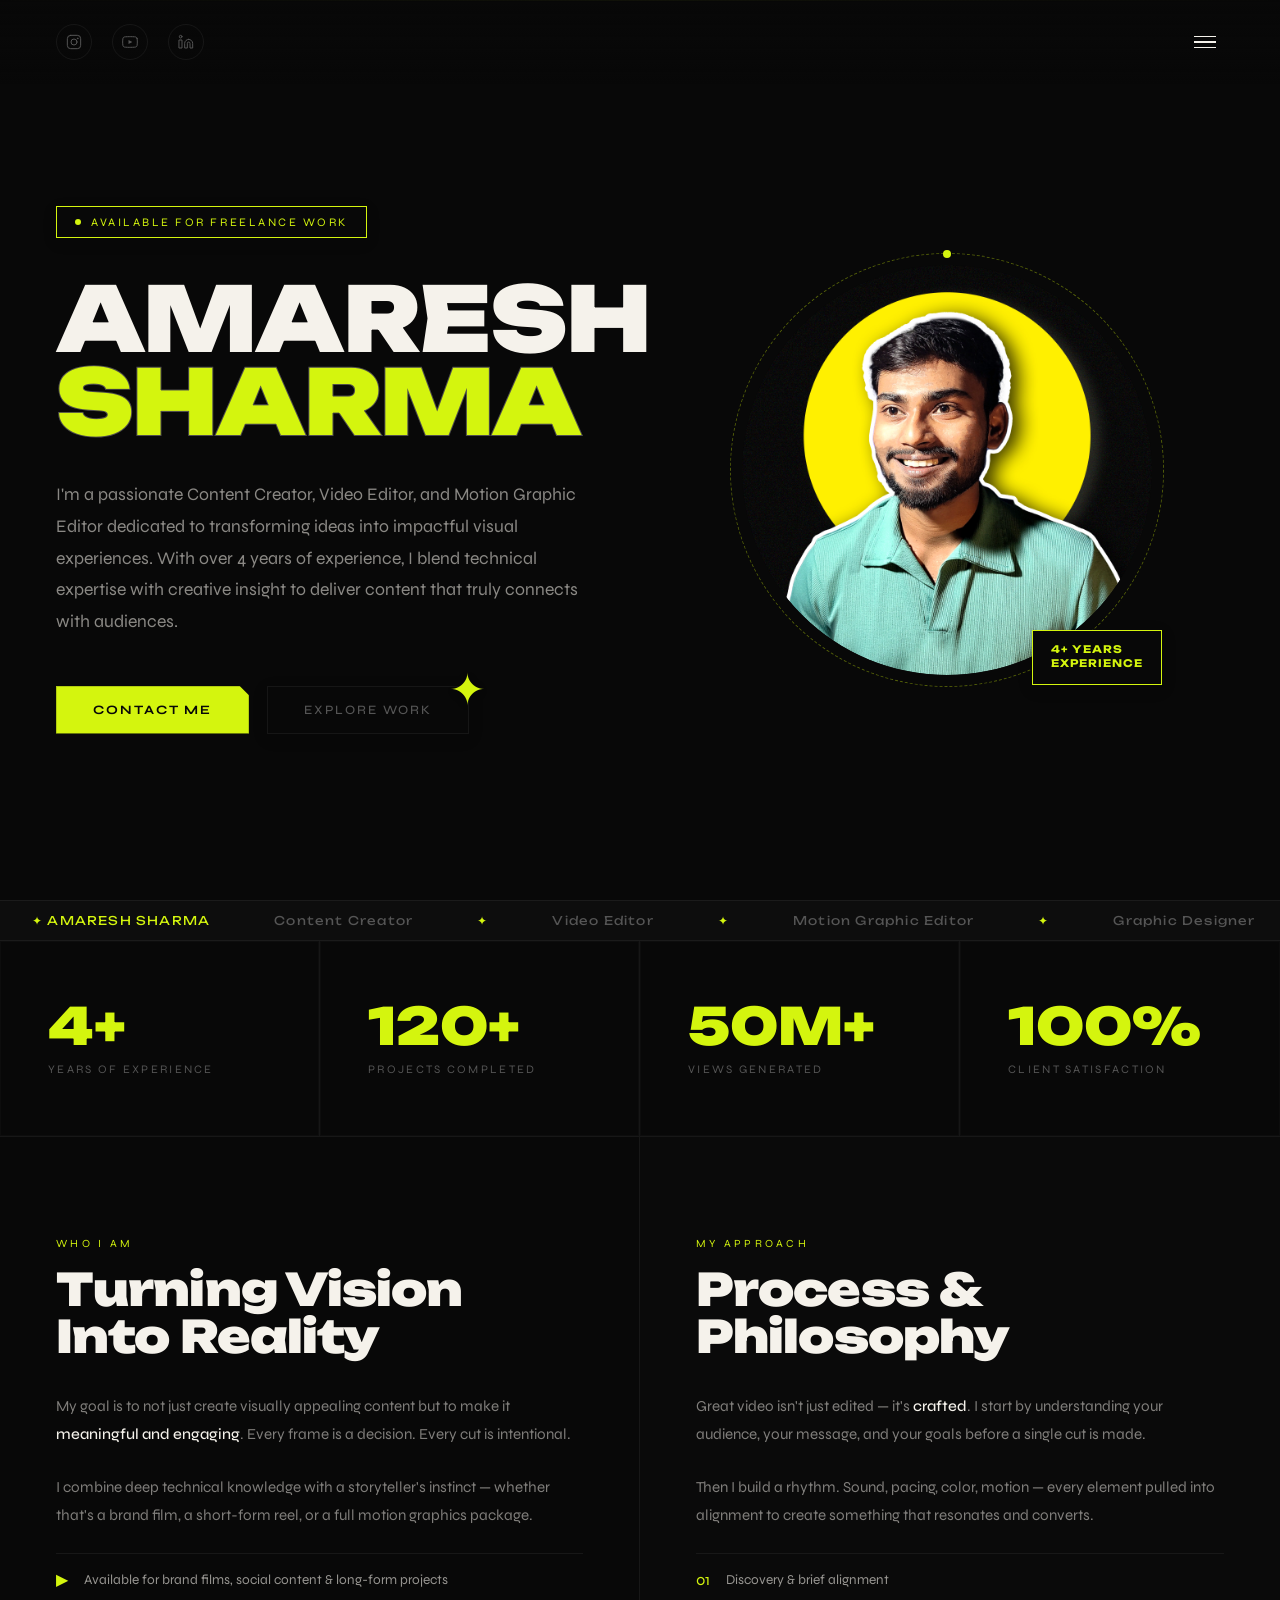
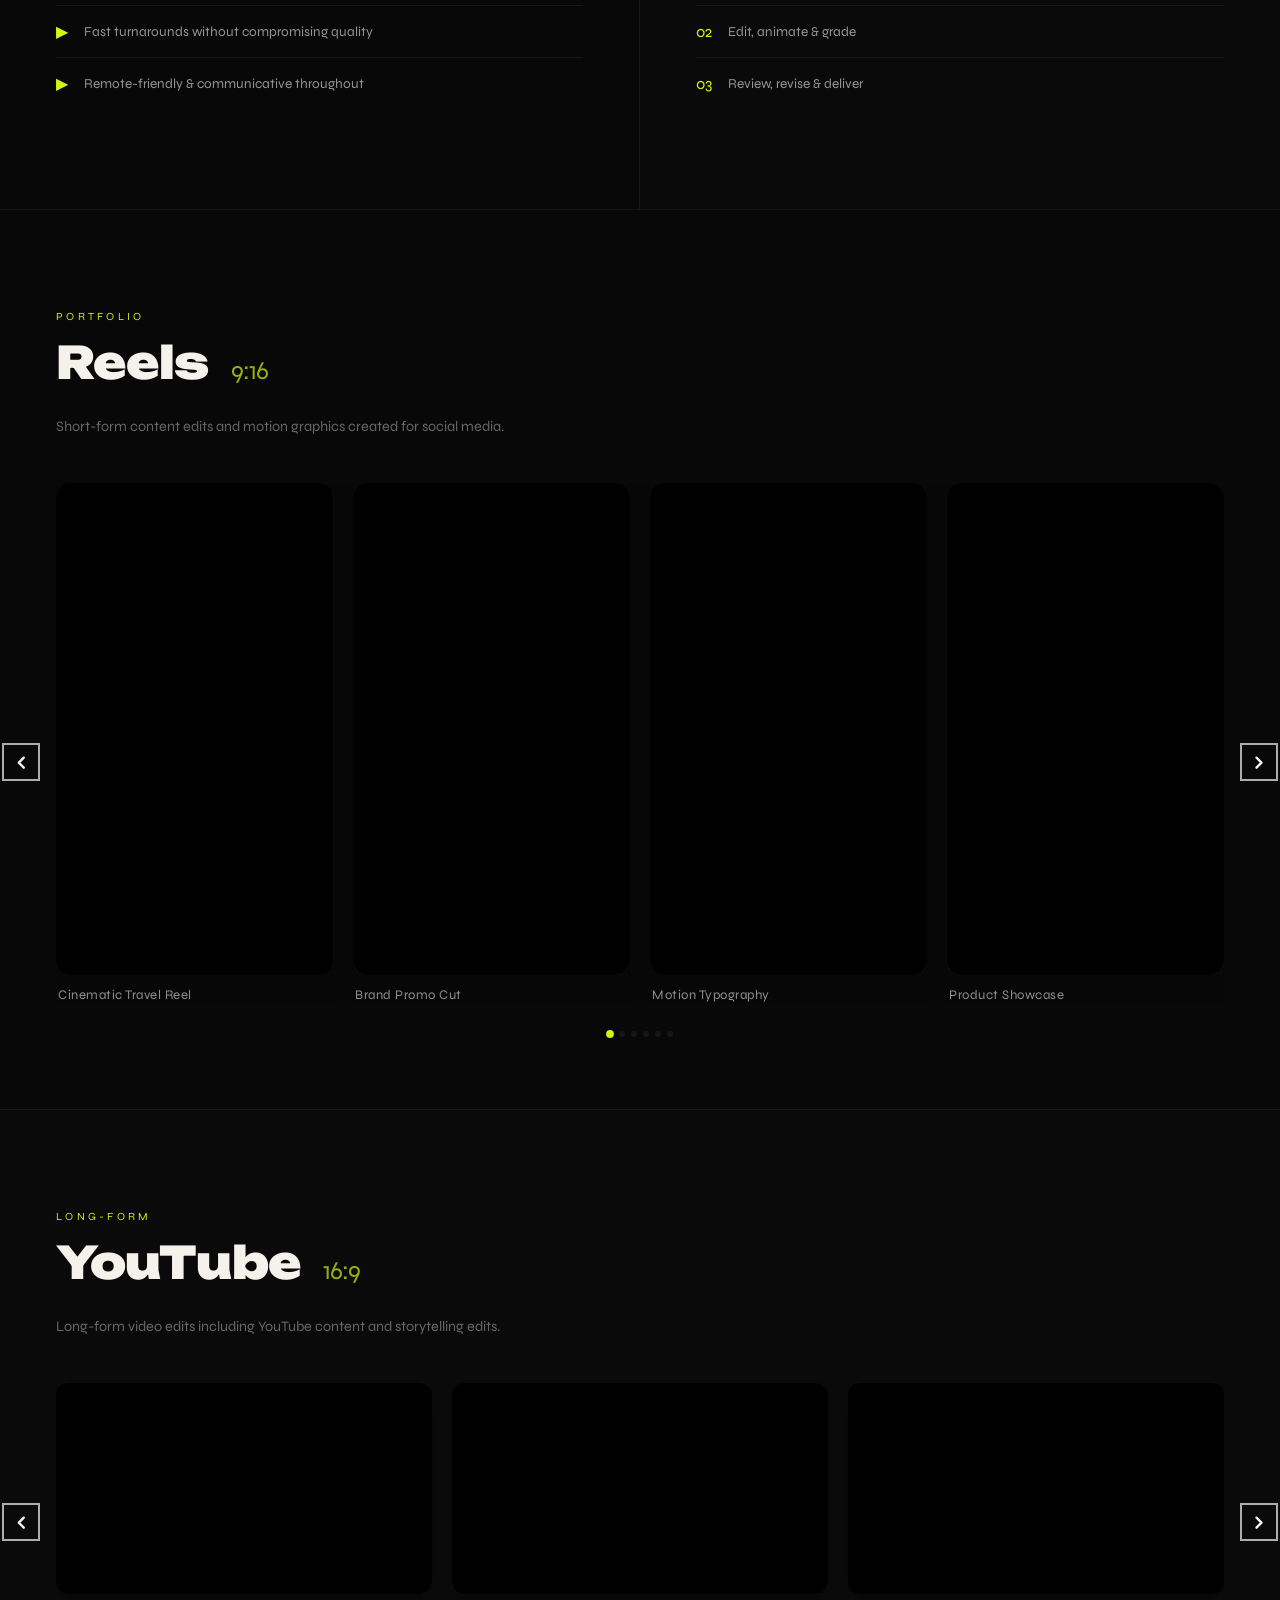
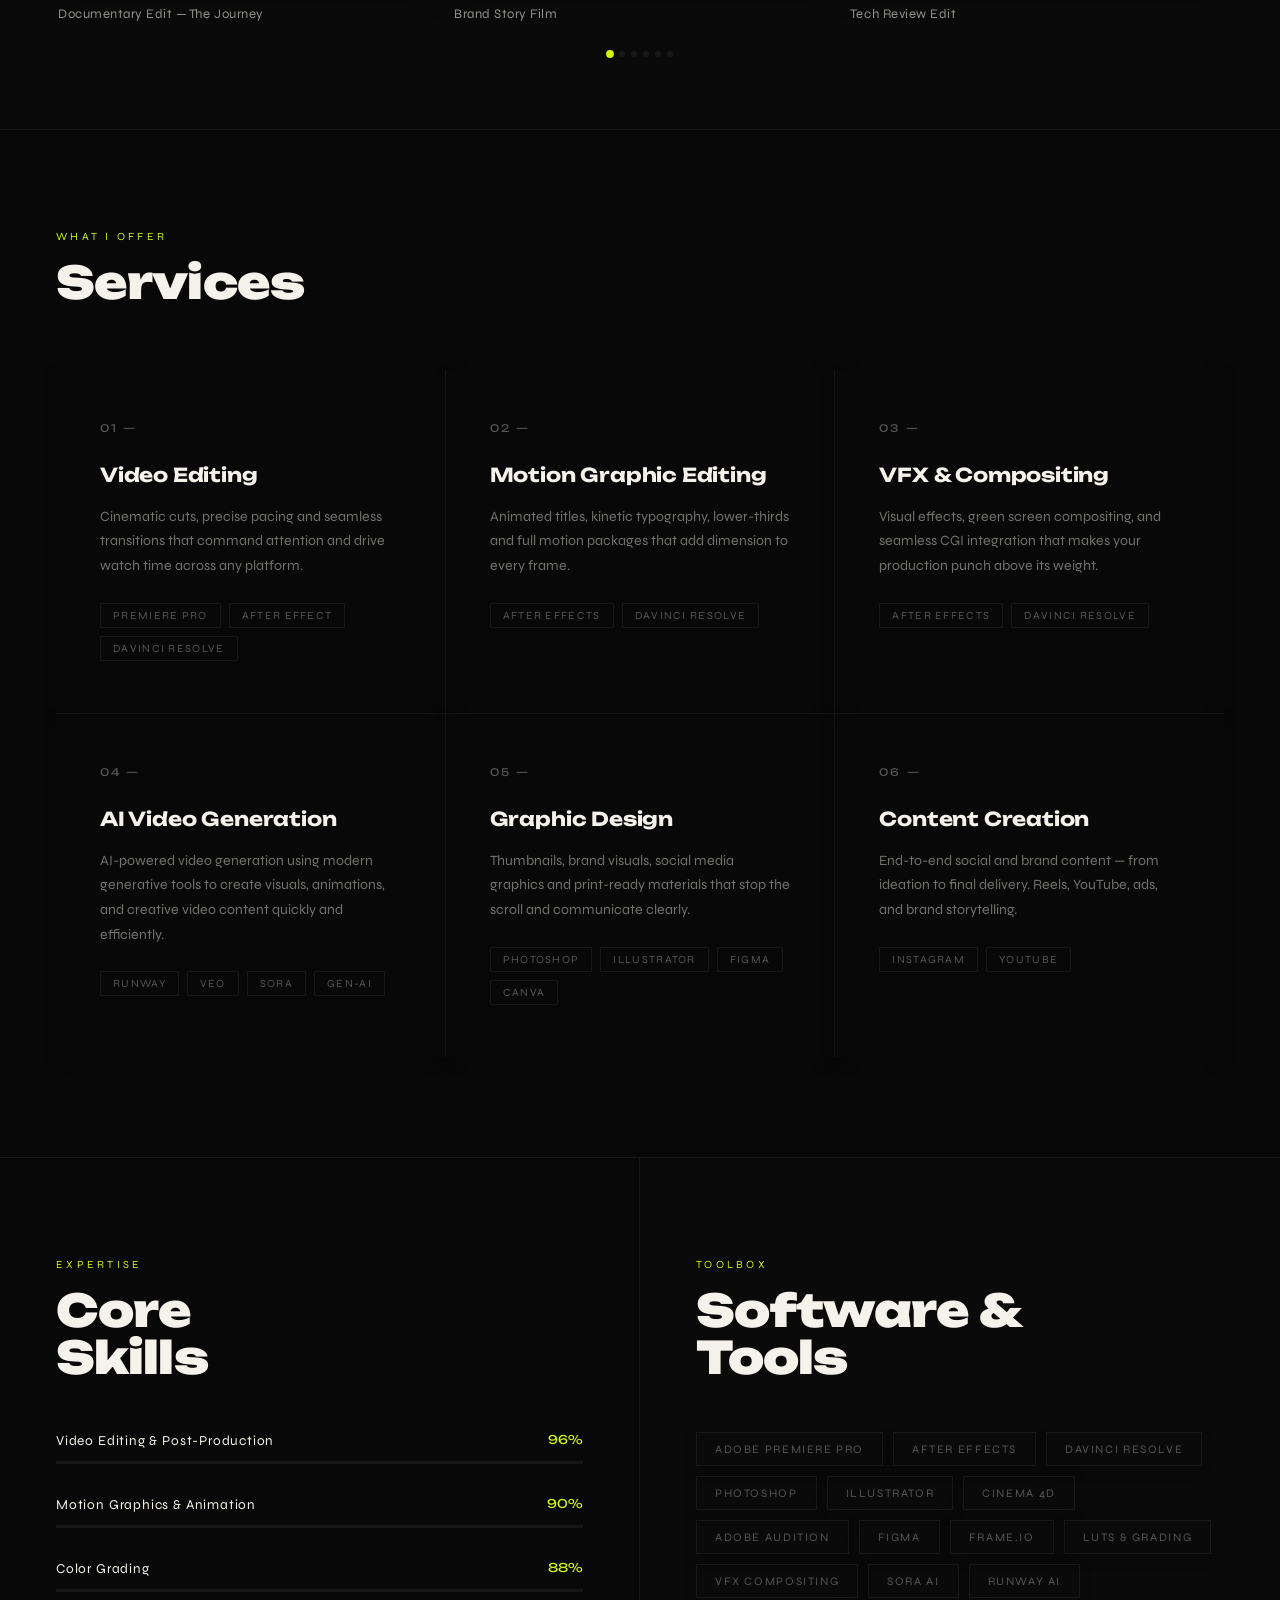
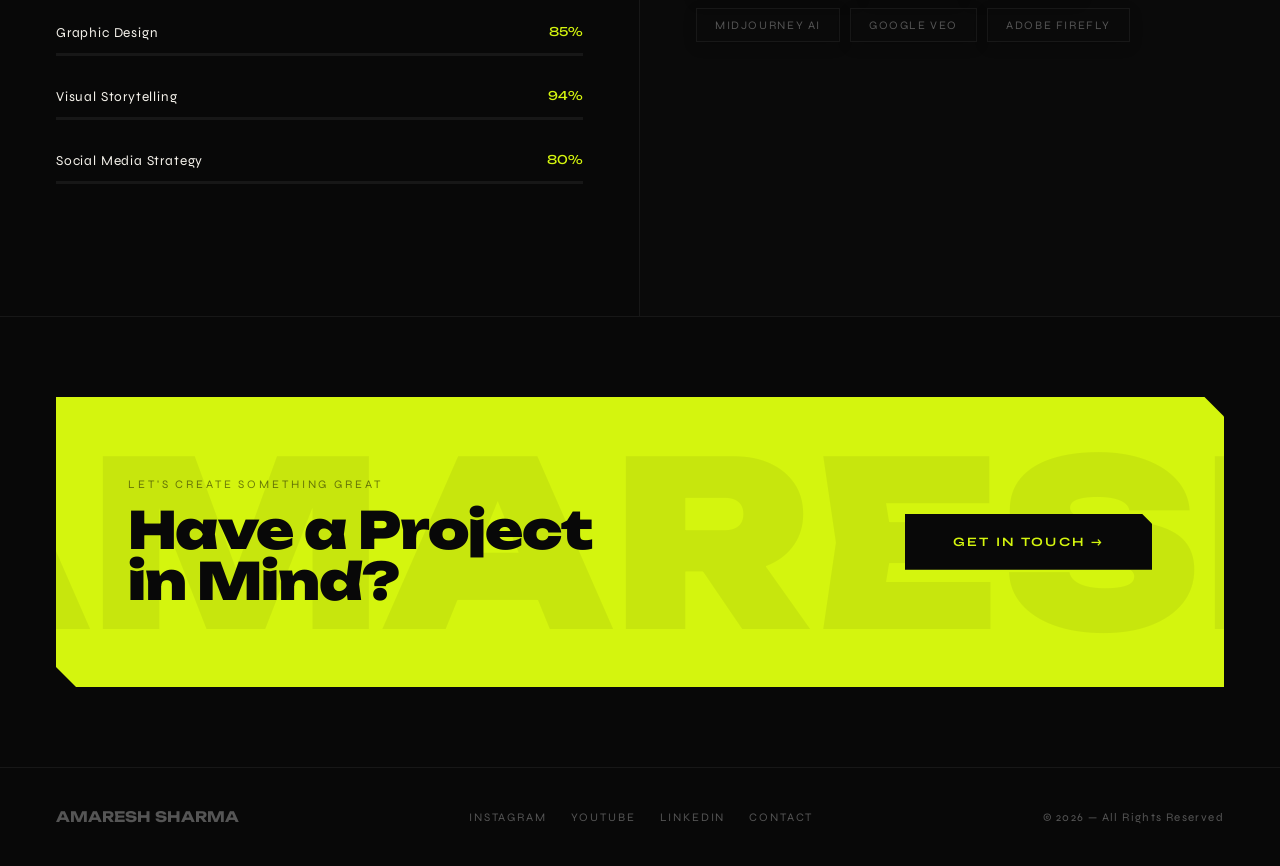
==== index.html @ a69eb544 "Finalize theme, UI, and text fixes for hosting" ====
<!DOCTYPE html>
<html lang="en">
<head>
  <meta charset="UTF-8"/>
  <meta name="viewport" content="width=device-width, initial-scale=1.0"/>
  <title>Amaresh Sharma &#8212; Content Creator & Video Editor</title>
  <meta name="description" content="Amaresh Sharma &#8212; Content creator, video editor and motion graphics artist with 4+ years of experience."/>
  <link href="https://fonts.googleapis.com/css2?family=Unbounded:wght@400;700;900&family=Syne:wght@400;500;700&display=swap" rel="stylesheet"/>
  <link rel="stylesheet" href="style.css"/>
</head>
<body>

<!-- NAV -->
<nav>
  <div class="nav-socials">
    <a href="https://www.instagram.com/amareshskills/" title="Instagram" target="_blank" rel="noopener noreferrer">
      <svg width="16" height="16" viewBox="0 0 24 24" fill="none" stroke="currentColor" stroke-width="1.5" stroke-linecap="round" stroke-linejoin="round"><rect x="2" y="2" width="20" height="20" rx="5"/><circle cx="12" cy="12" r="4.5"/><circle cx="17.5" cy="6.5" r=".5" fill="currentColor"/></svg>
    </a>
    <a href="https://www.youtube.com/@captainamaresh" title="YouTube" target="_blank" rel="noopener noreferrer">
      <svg width="16" height="16" viewBox="0 0 24 24" fill="none" stroke="currentColor" stroke-width="1.5" stroke-linecap="round" stroke-linejoin="round"><path d="M22.54 6.42a2.78 2.78 0 0 0-1.95-1.96C18.88 4 12 4 12 4s-6.88 0-8.59.46A2.78 2.78 0 0 0 1.46 6.42 29 29 0 0 0 1 12a29 29 0 0 0 .46 5.58 2.78 2.78 0 0 0 1.95 1.95C5.12 20 12 20 12 20s6.88 0 8.59-.47a2.78 2.78 0 0 0 1.95-1.95A29 29 0 0 0 23 12a29 29 0 0 0-.46-5.58z"/><polygon points="9.75 15.02 15.5 12 9.75 8.98 9.75 15.02" fill="currentColor" stroke="none"/></svg>
    </a>
    <a href="https://www.linkedin.com/in/amareshsharma/" title="LinkedIn" target="_blank" rel="noopener noreferrer">
      <svg width="16" height="16" viewBox="0 0 24 24" fill="none" stroke="currentColor" stroke-width="1.5" stroke-linecap="round" stroke-linejoin="round"><path d="M16 8a6 6 0 0 1 6 6v7h-4v-7a2 2 0 0 0-2-2 2 2 0 0 0-2 2v7h-4v-7a6 6 0 0 1 6-6z"/><rect x="2" y="9" width="4" height="12"/><circle cx="4" cy="4" r="2"/></svg>
    </a>
  </div>
  <button class="nav-menu" onclick="openNav()" aria-label="Open menu">
    <span></span><span></span><span></span>
  </button>
</nav>

<!-- NAV DRAWER -->
<div class="nav-overlay" id="nav-overlay" onclick="closeNav()"></div>
<div class="nav-drawer" id="nav-drawer">
  <button class="nav-theme-toggle" onclick="toggleTheme()" aria-label="Toggle theme" title="Toggle theme">&#9728;</button>
  <button class="nav-drawer-close" onclick="closeNav()">&#10005;</button>
  <a href="#about" onclick="closeNav()">About</a>
  <a href="works.html" onclick="closeNav()">Work</a>
  <a href="#services" onclick="closeNav()">Services</a>
  <a href="#skills" onclick="closeNav()">Skills</a>
  <a href="contact.html" onclick="closeNav()">Contact</a>
</div>

<!-- HERO -->
<section class="hero">
  <div class="hero-content">
    <div class="hero-tag">Available for freelance work</div>
    <h1 class="hero-name">
      <span class="first">AMARESH</span>
      <span class="last" data-text="SHARMA">SHARMA</span>
    </h1>
    <p class="hero-bio">
      I'm a passionate Content Creator, Video Editor, and Motion Graphic Editor dedicated to transforming ideas into impactful visual experiences. With over 4 years of experience, I blend technical expertise with creative insight to deliver content that truly connects with audiences.
    </p>
    <div class="hero-actions">
      <a href="contact.html" class="btn-yellow">Contact Me</a>
      <a href="works.html" class="btn-outline">Explore Work</a>
    </div>
  </div>

  <div class="hero-photo">
    <div class="photo-orbit"></div>
    <div class="photo-ring" style="background:transparent;">
      <img src="[data-uri]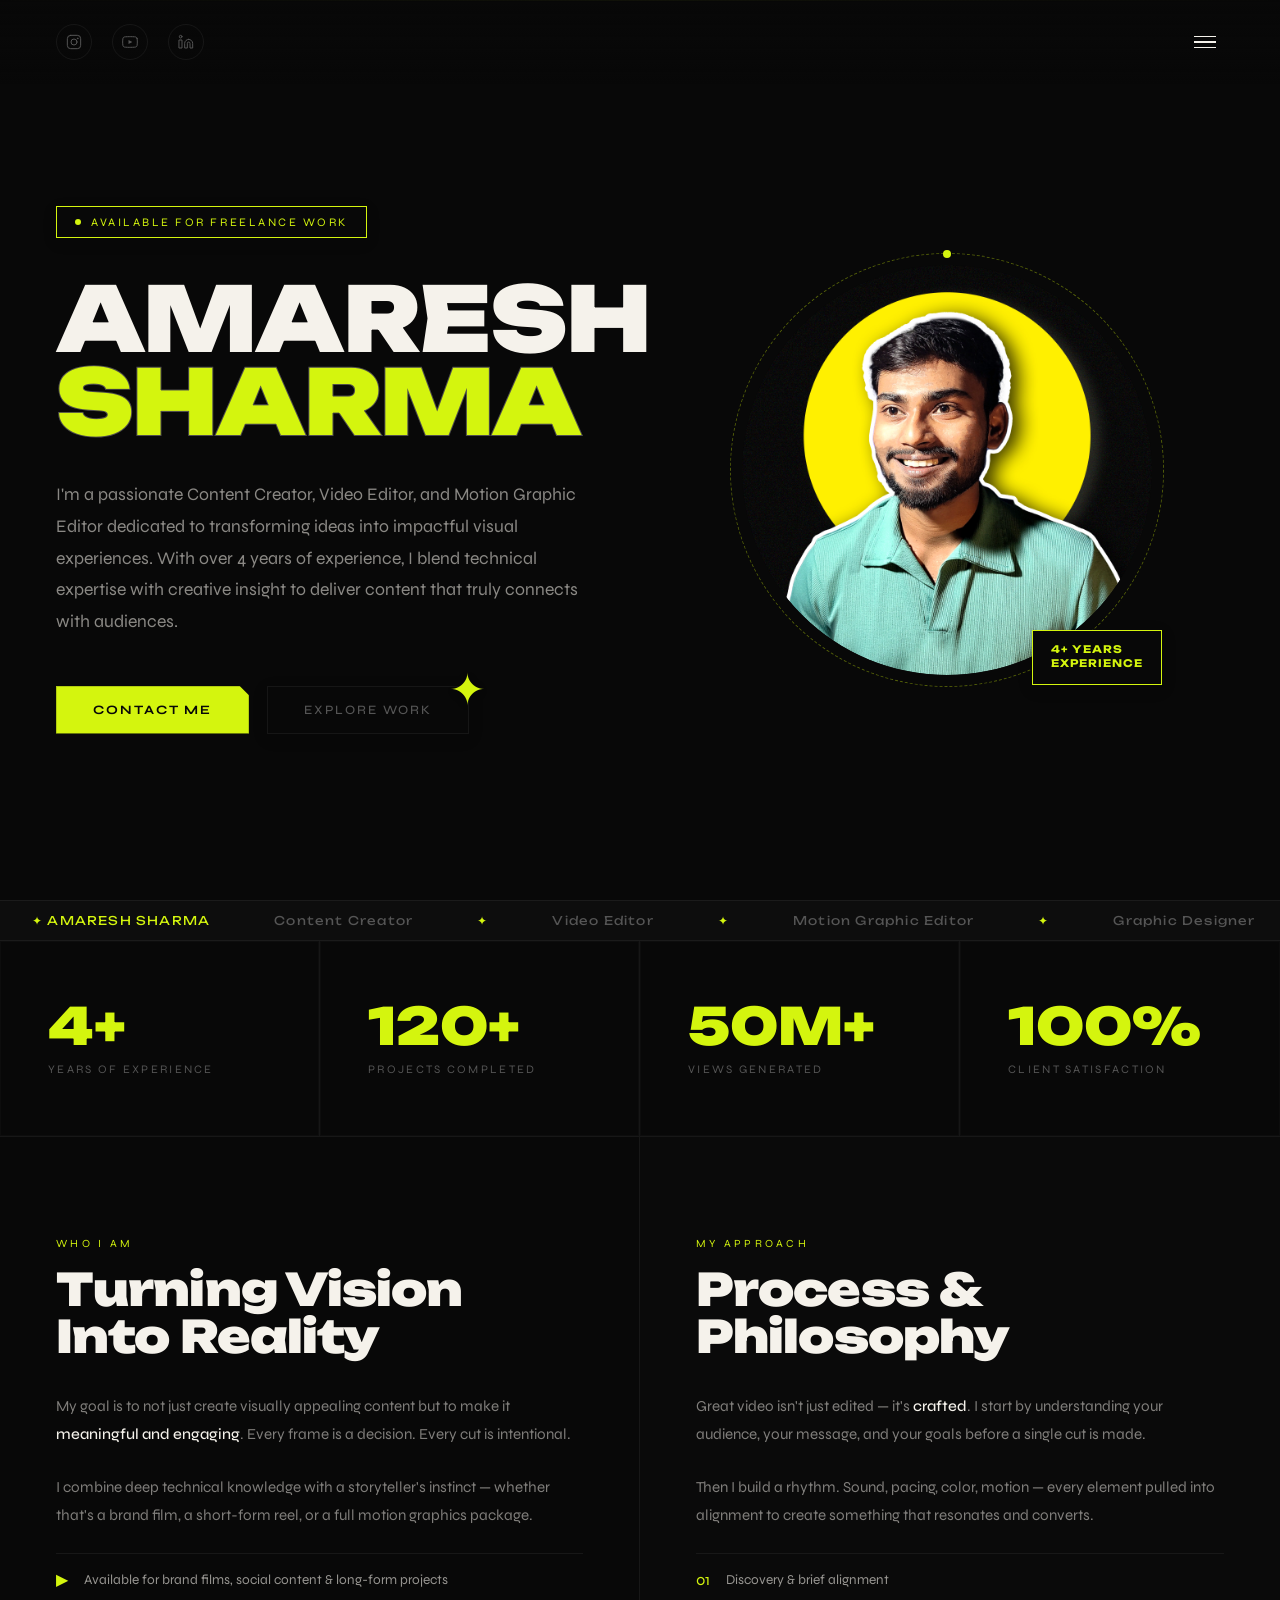
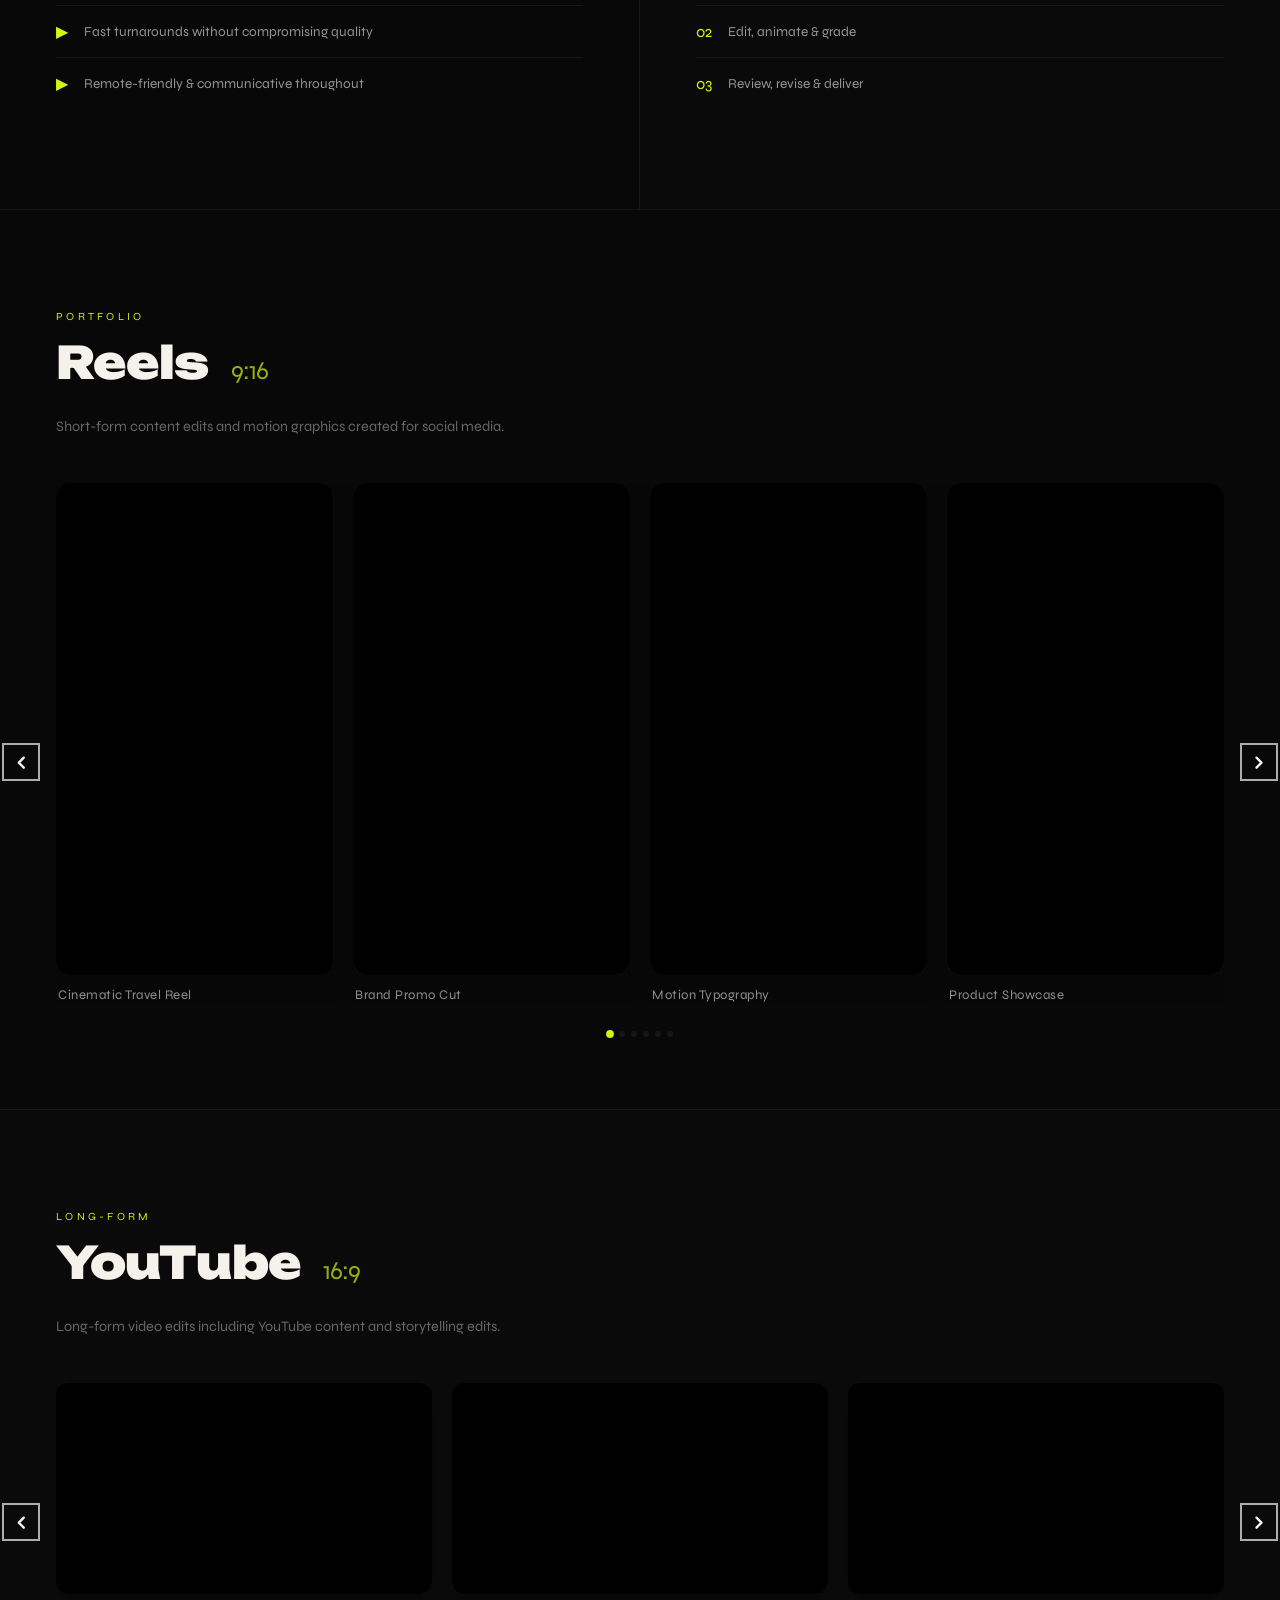
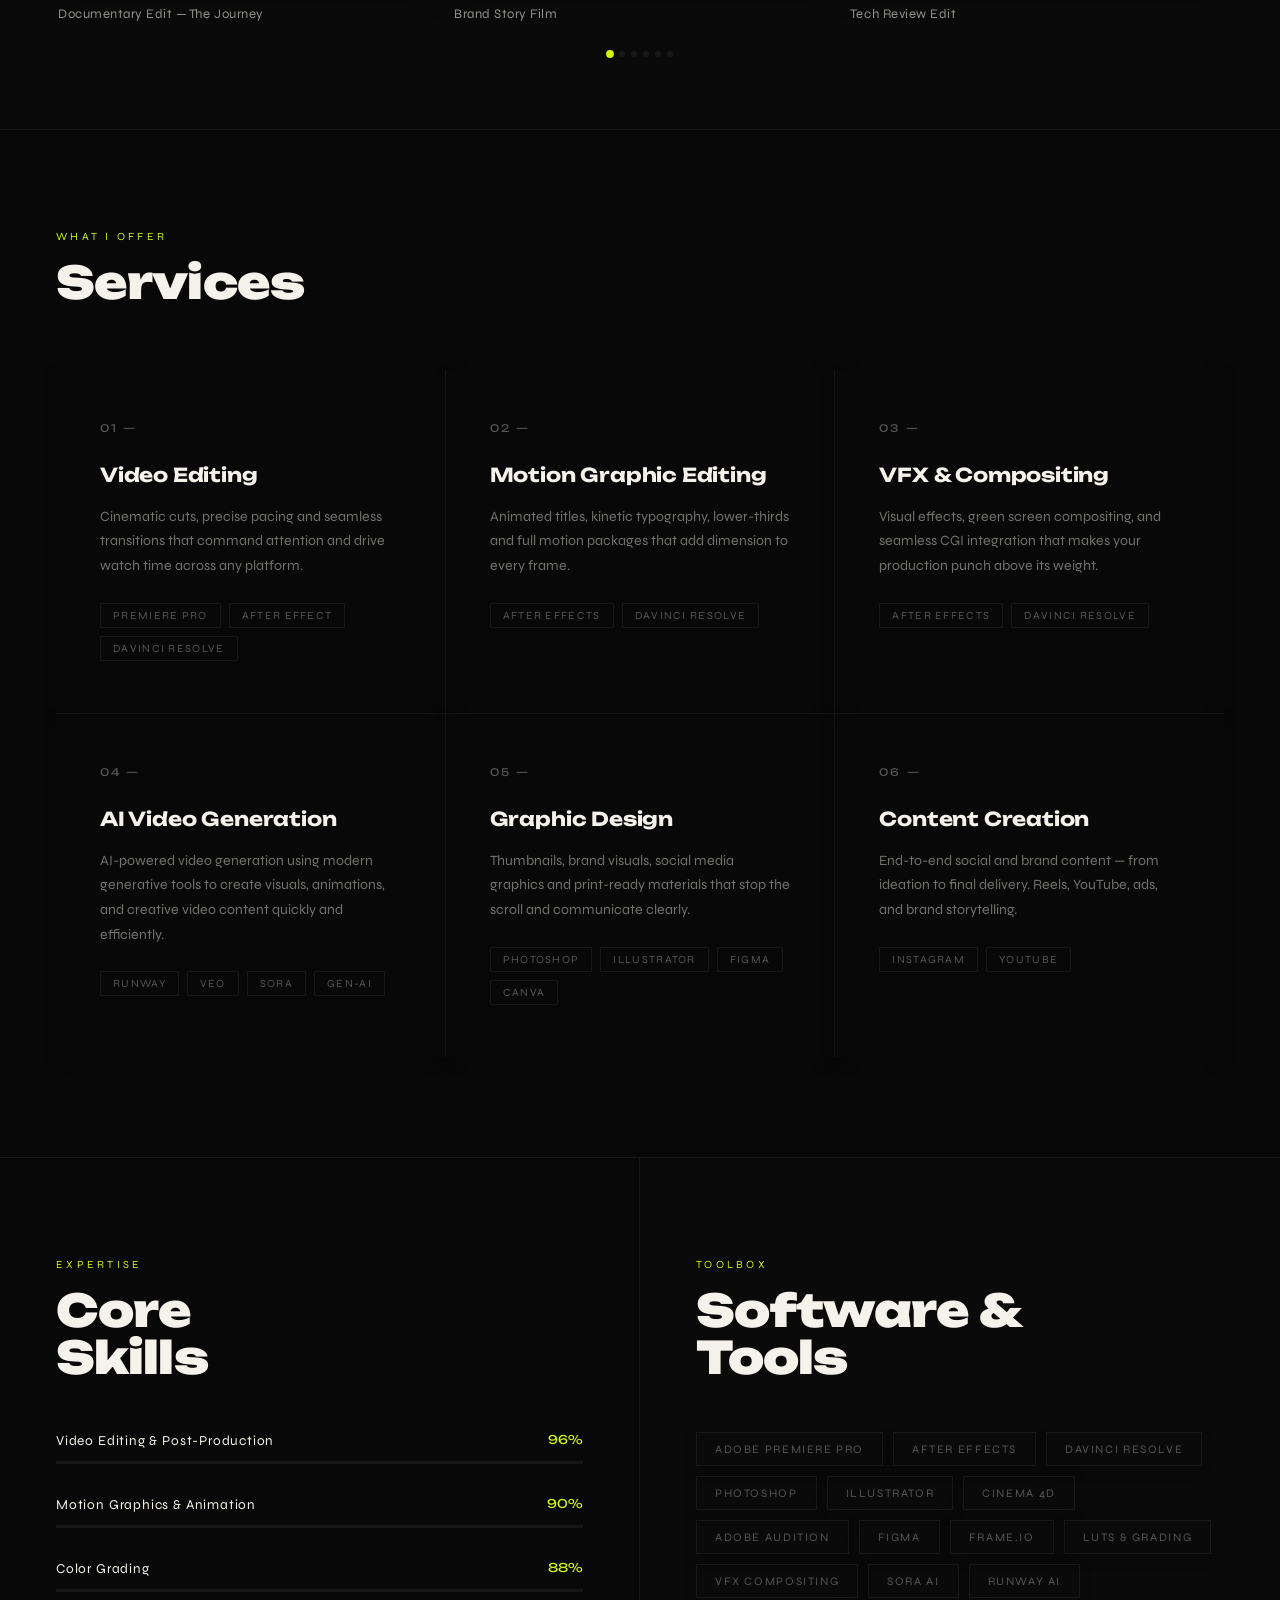
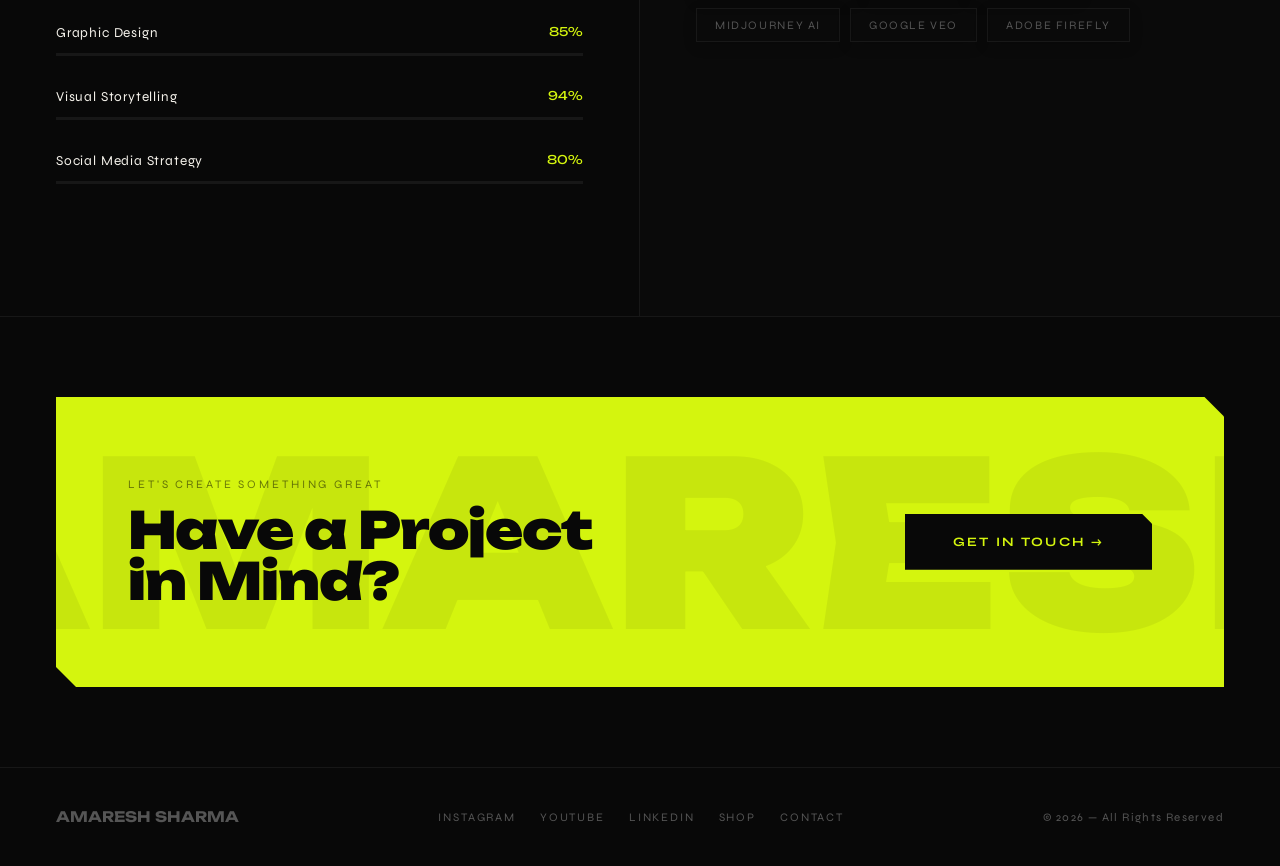
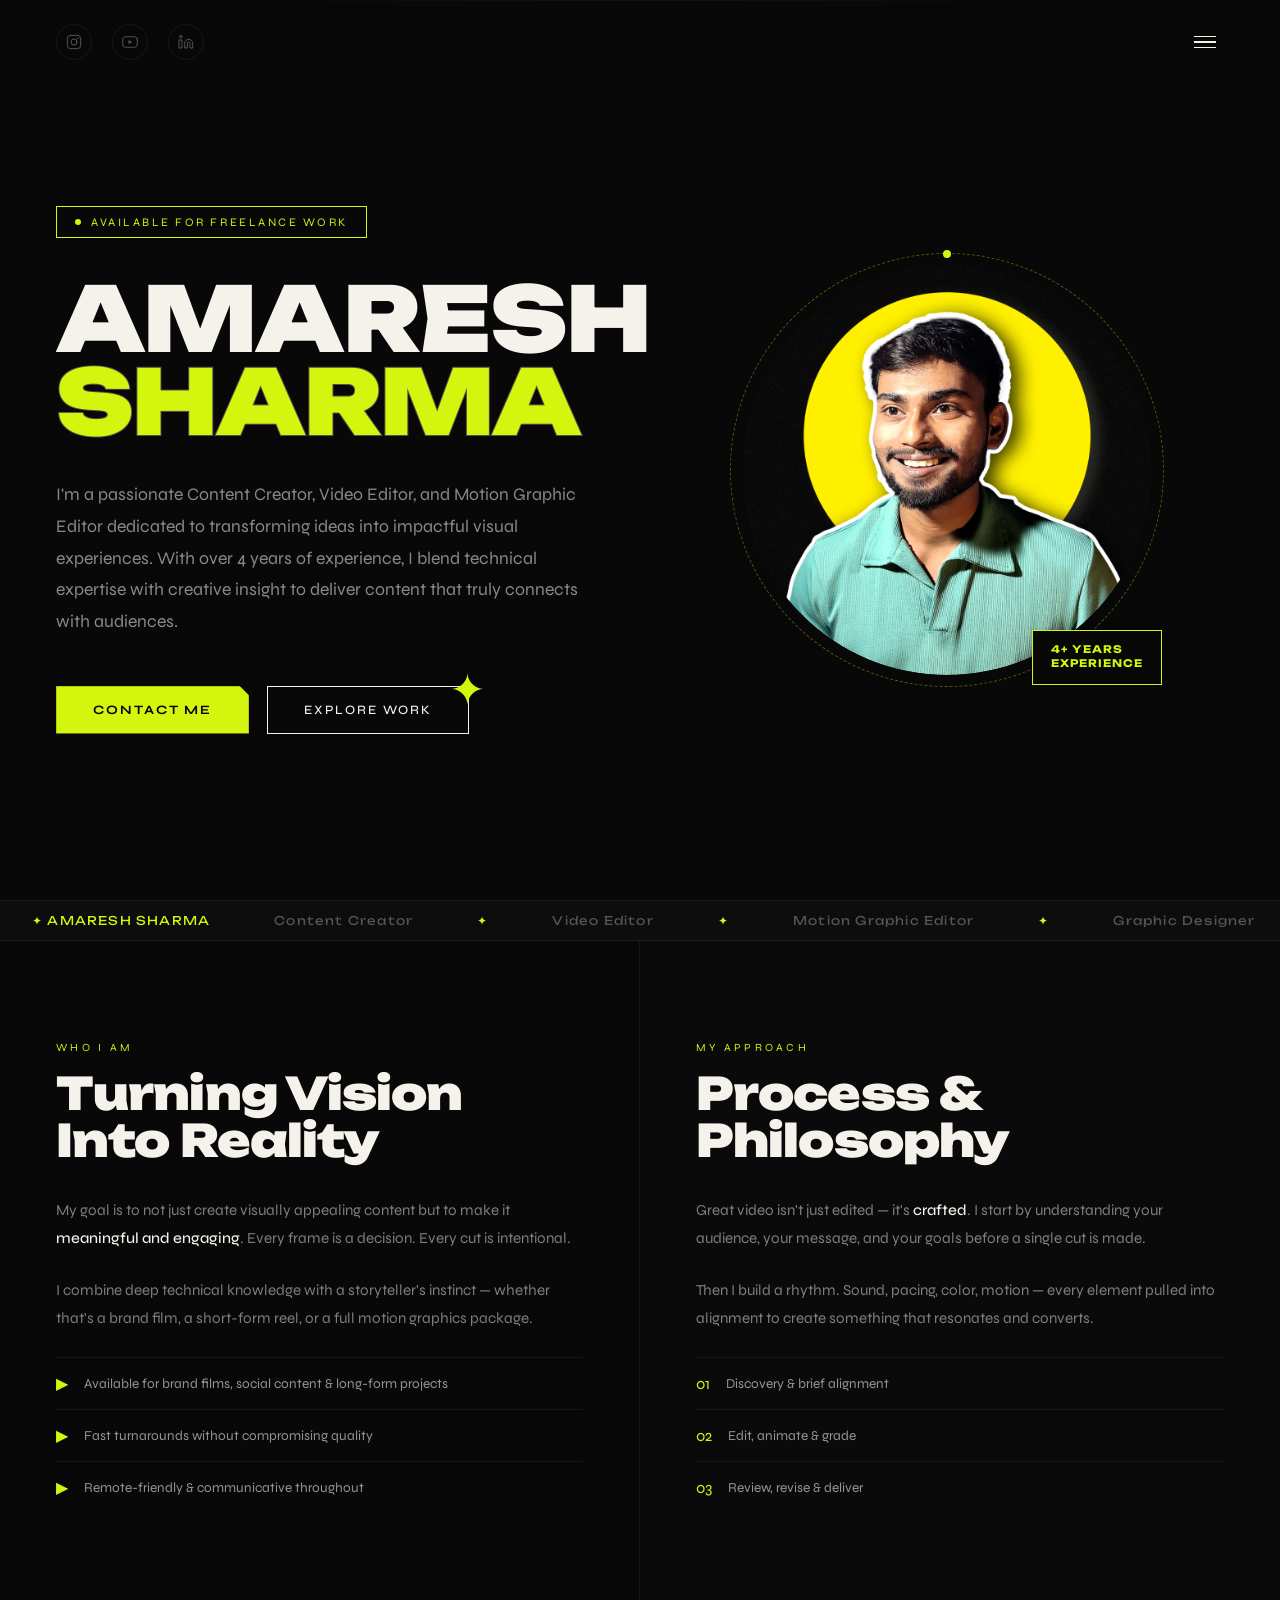
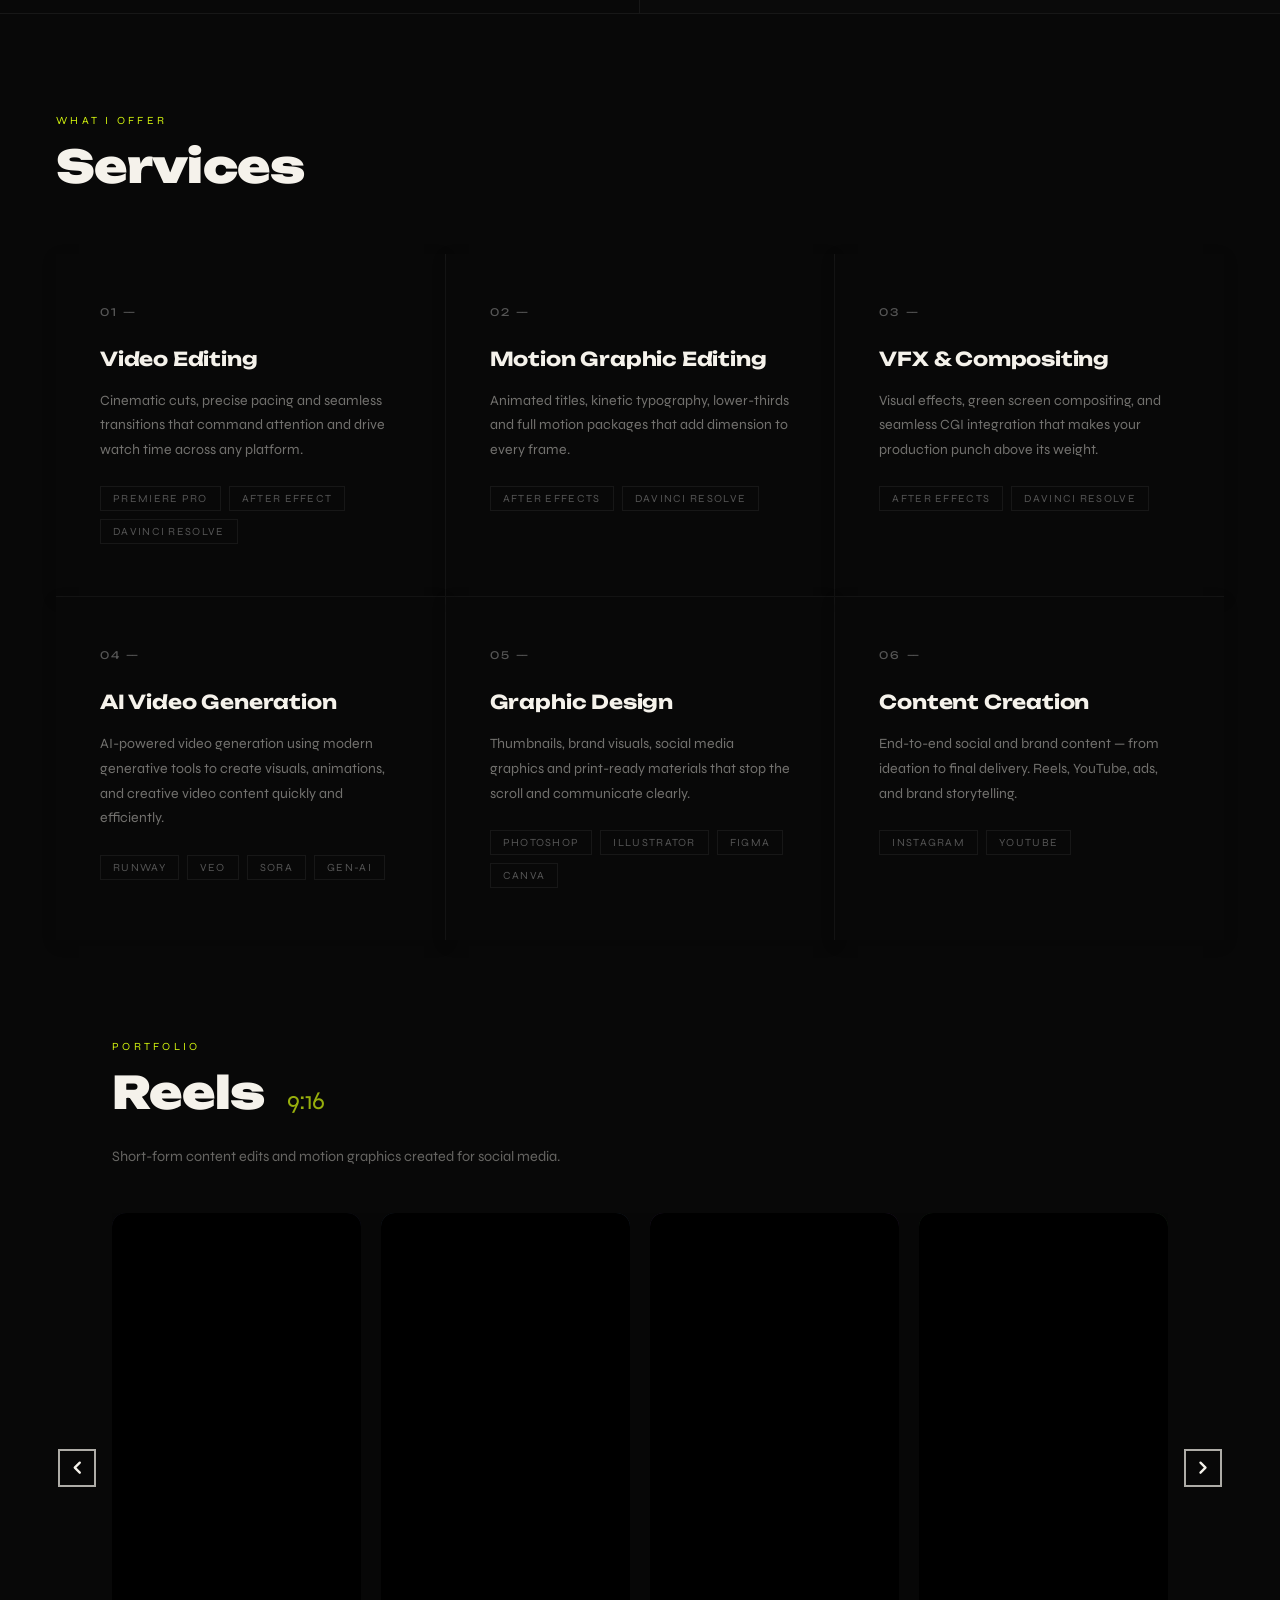
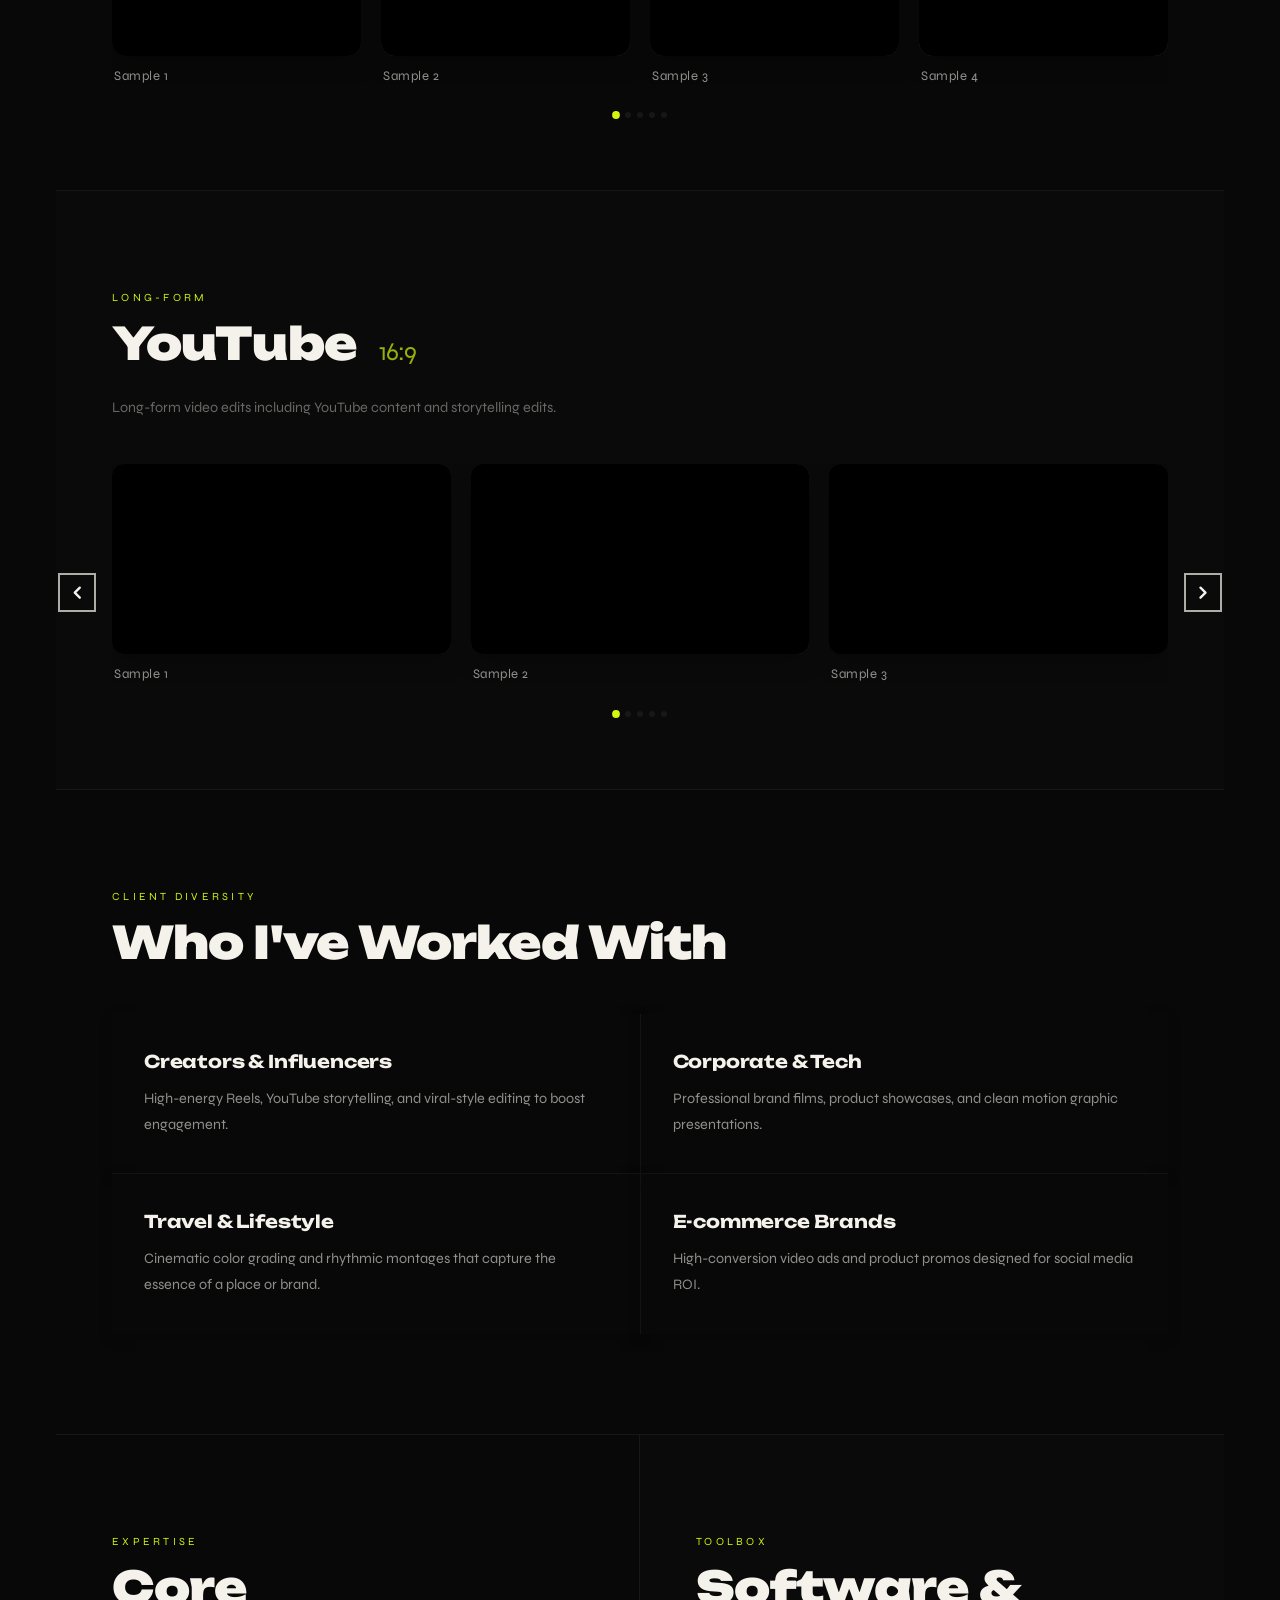
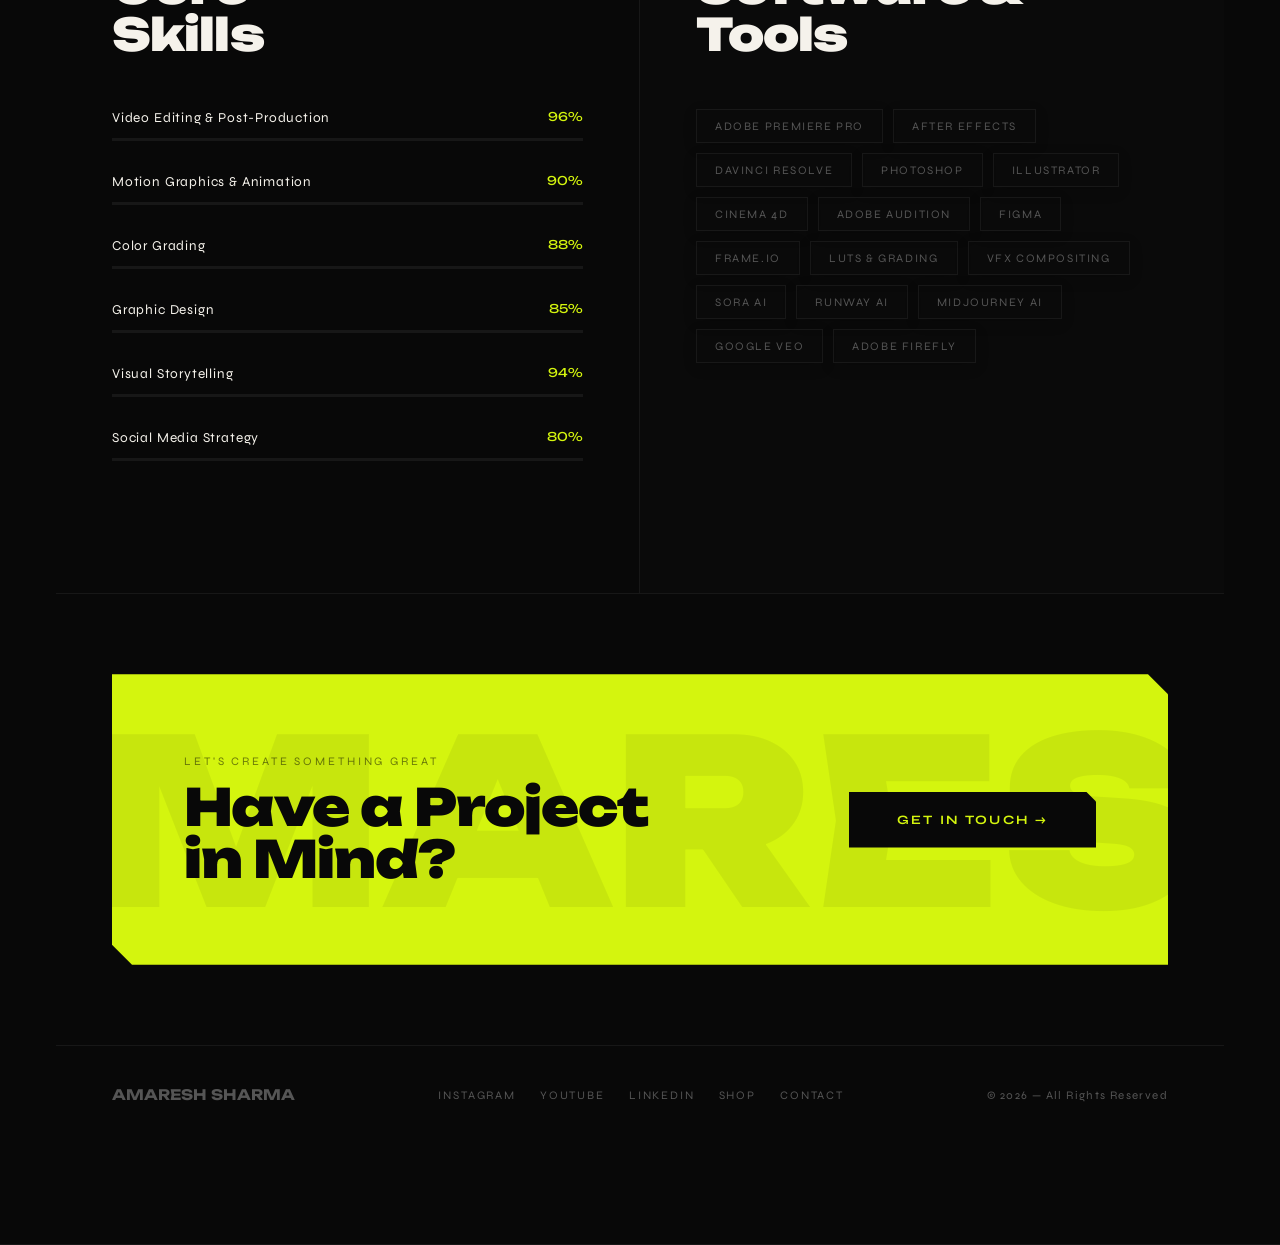
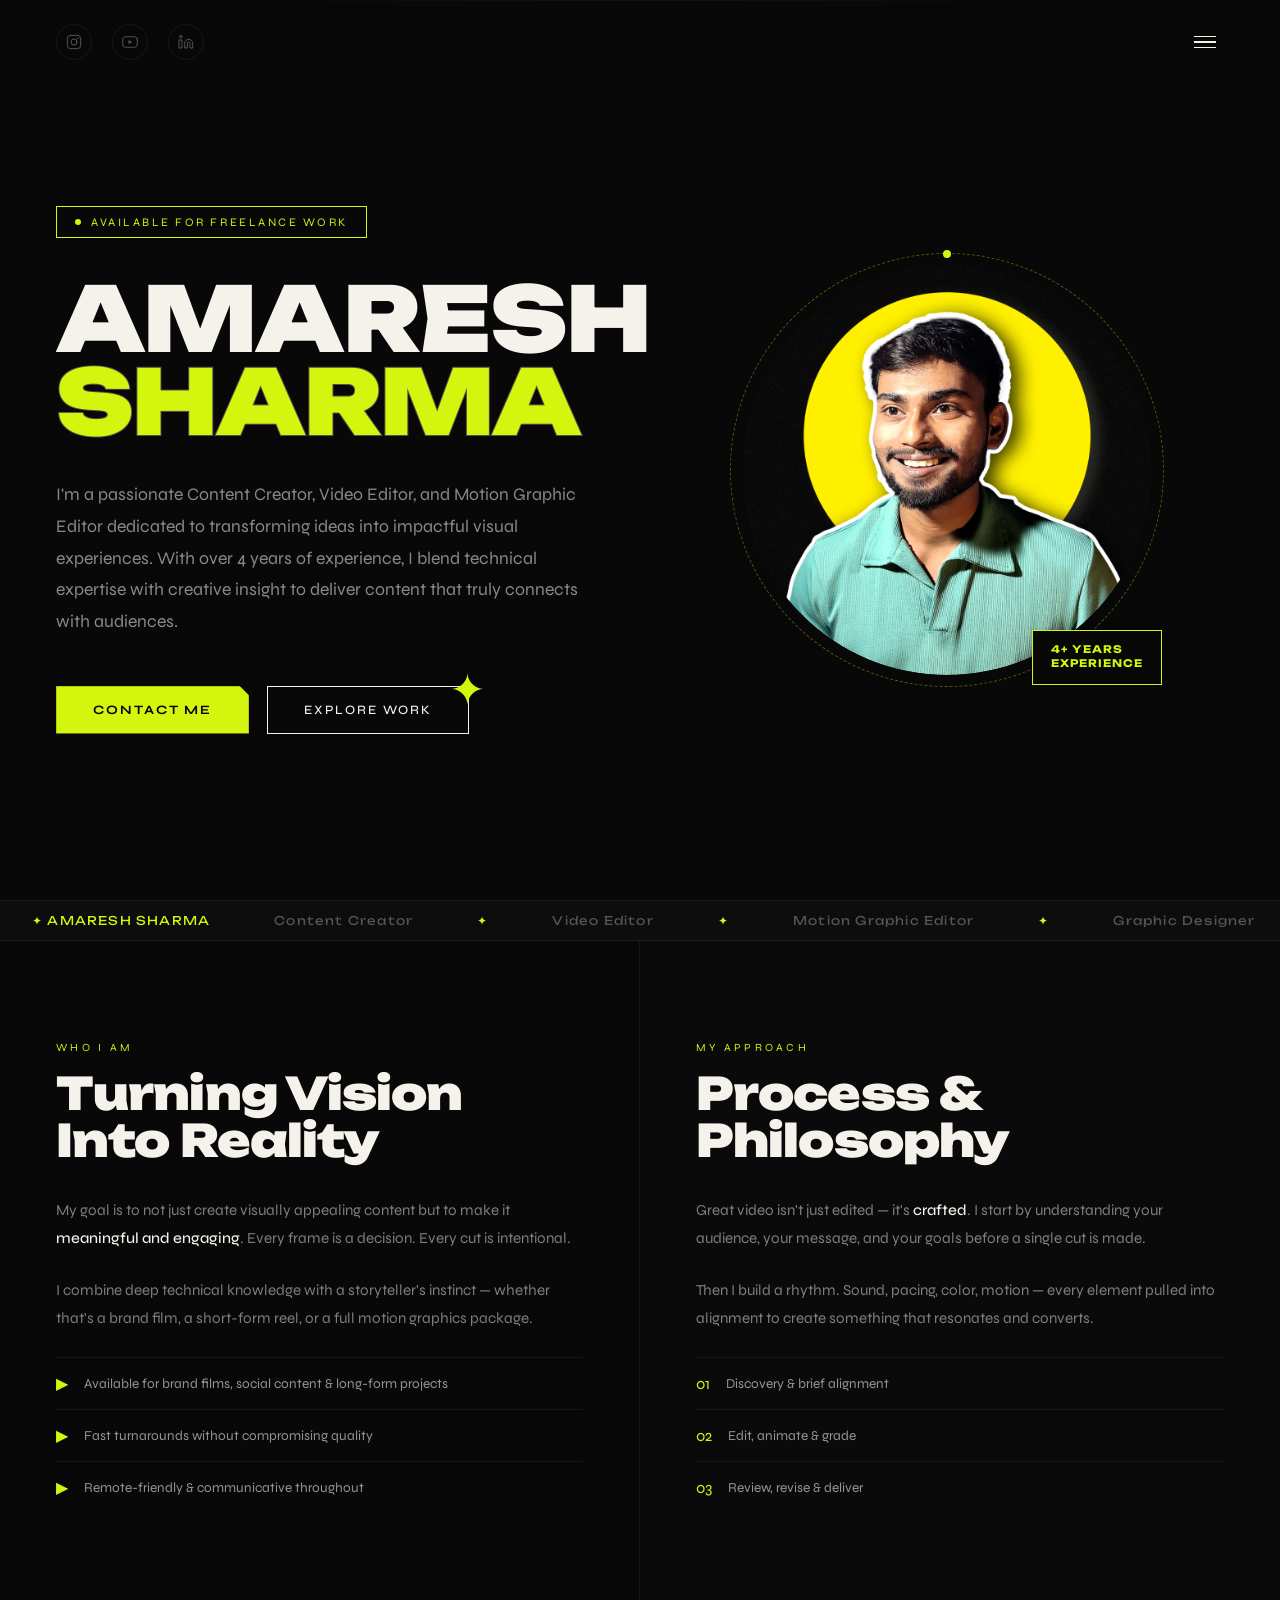
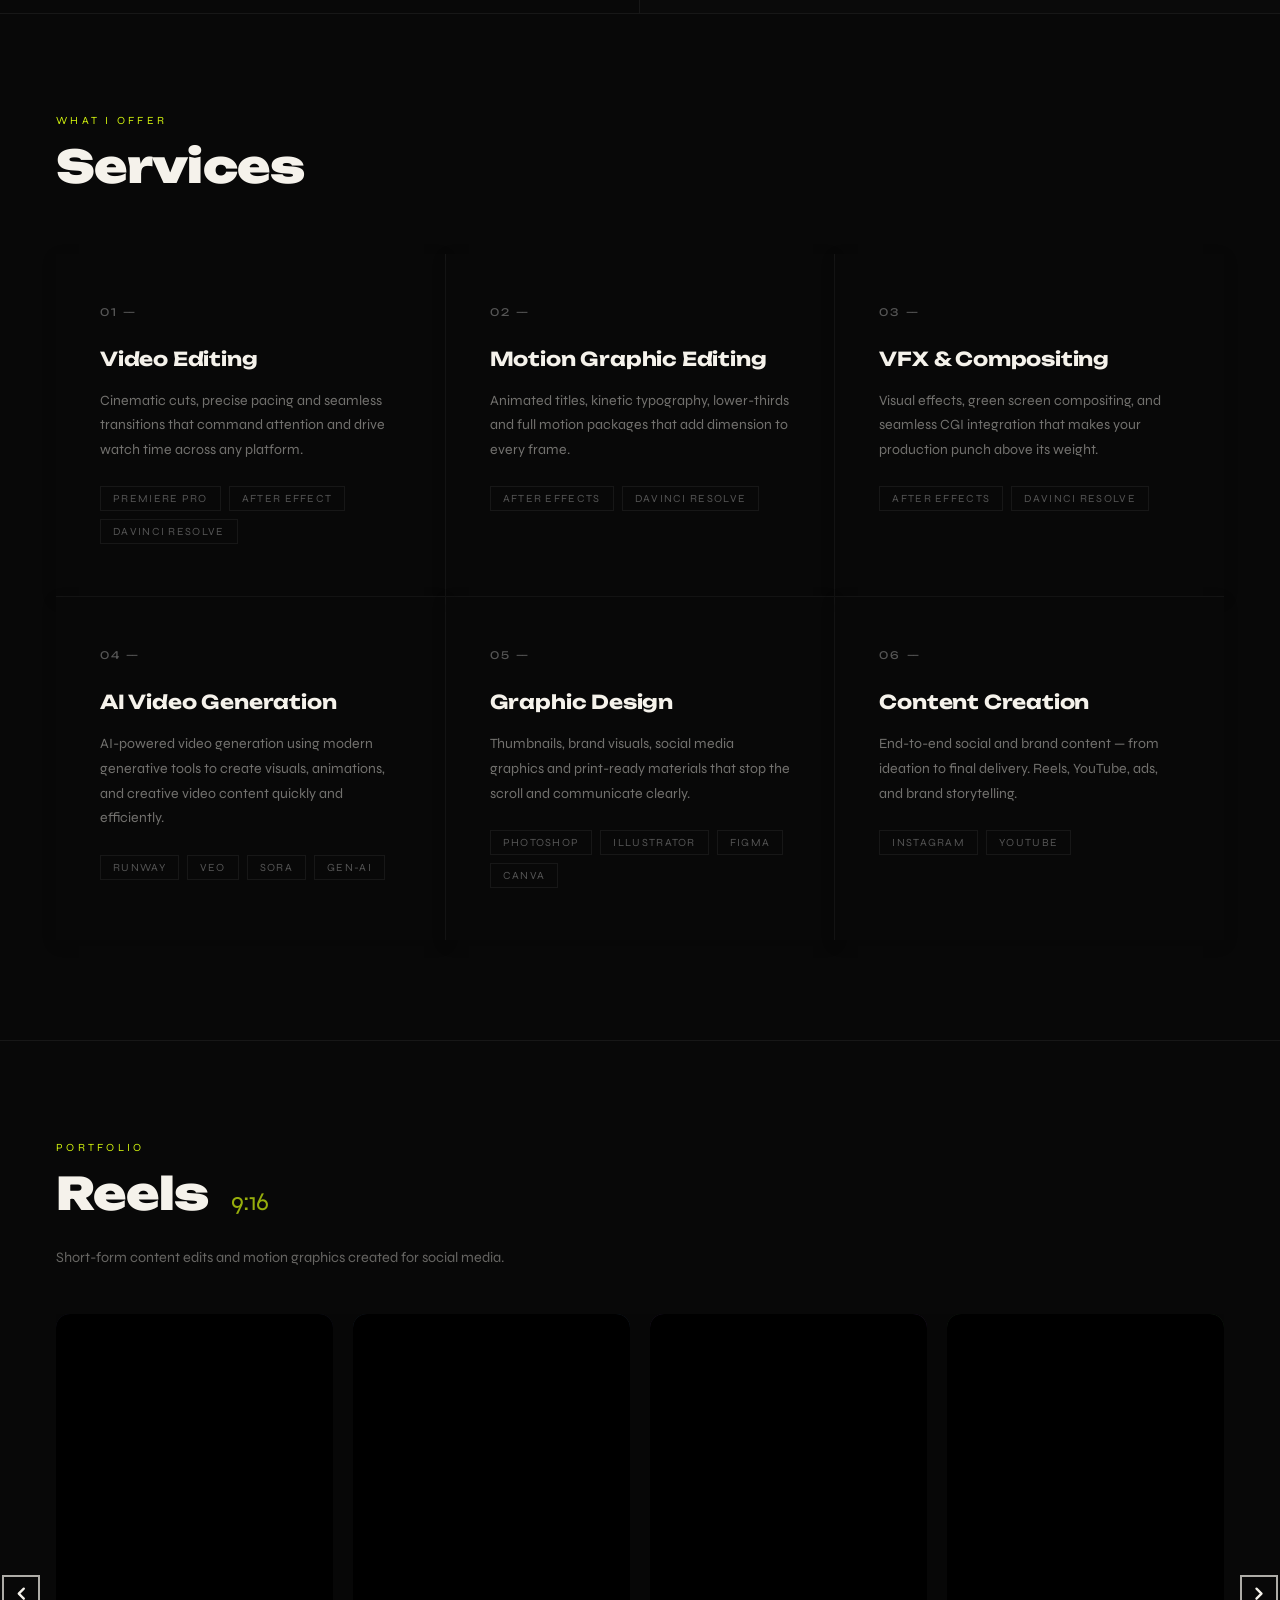
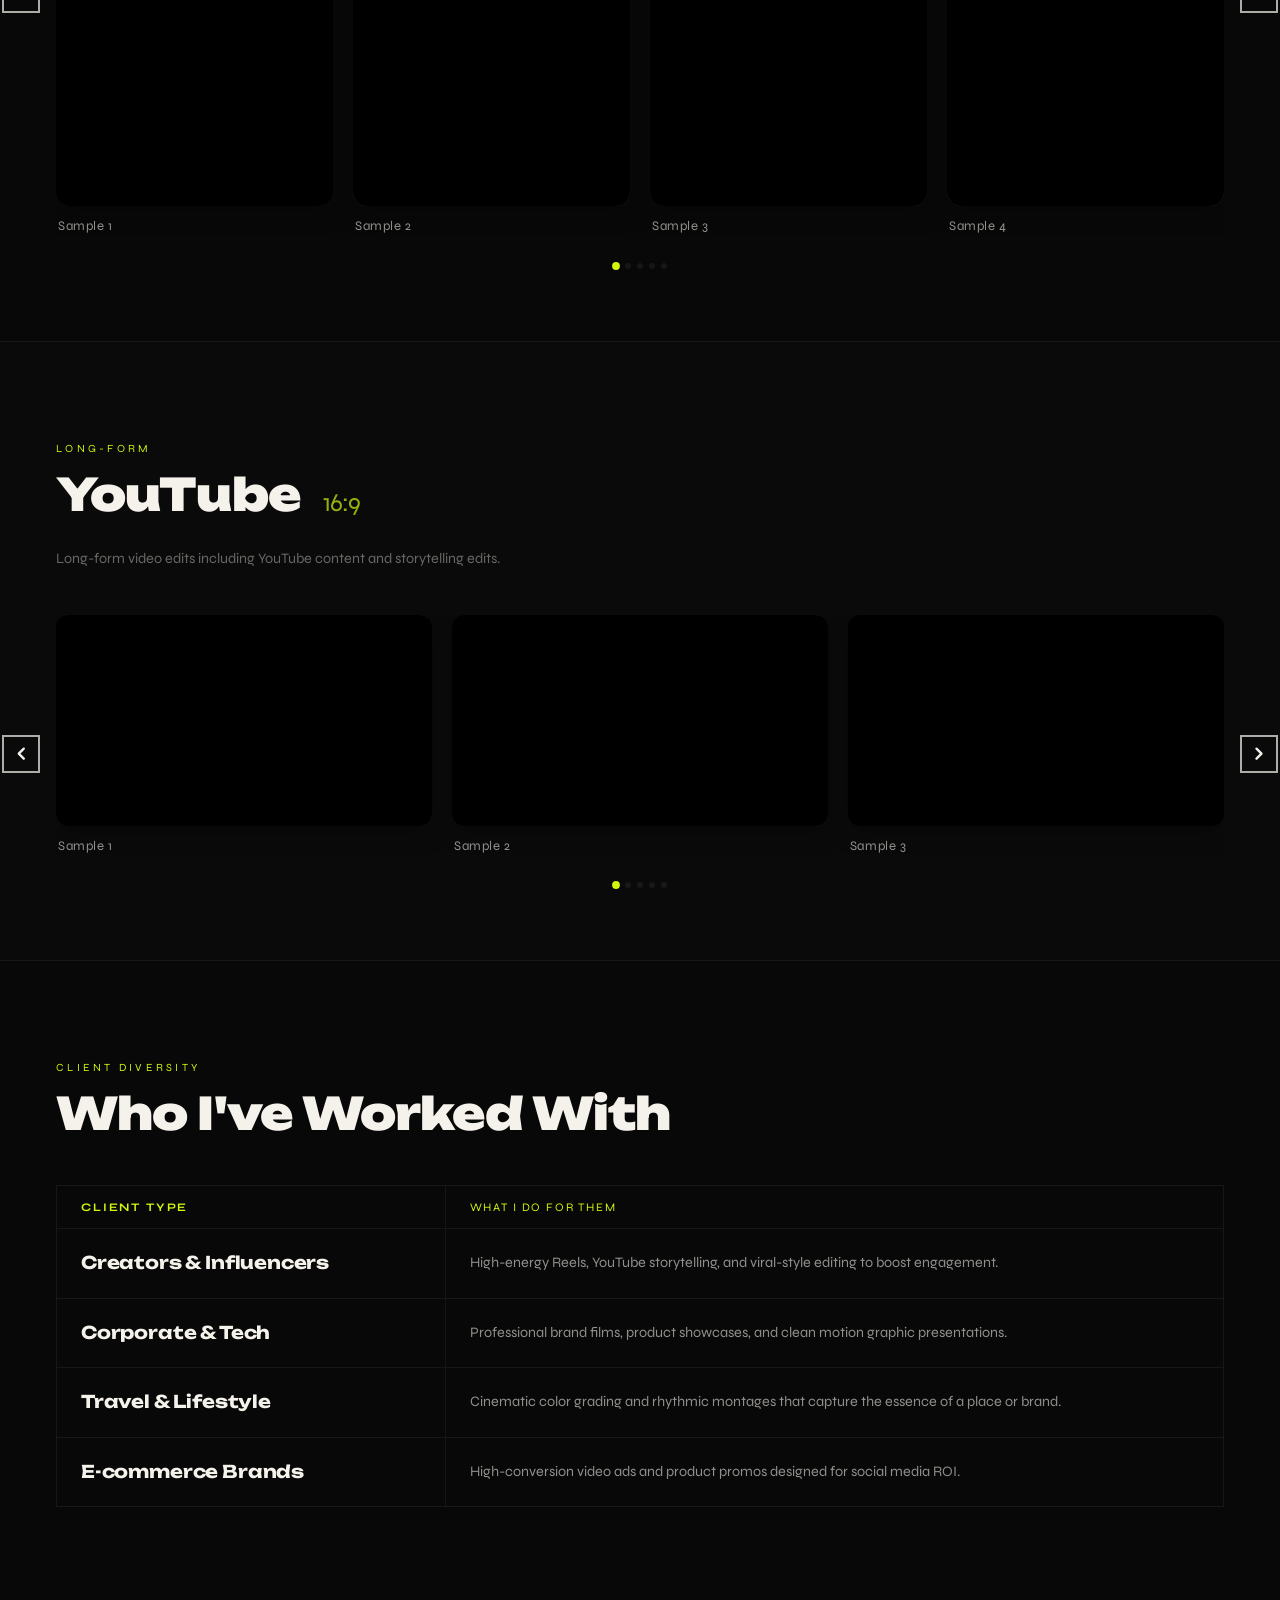
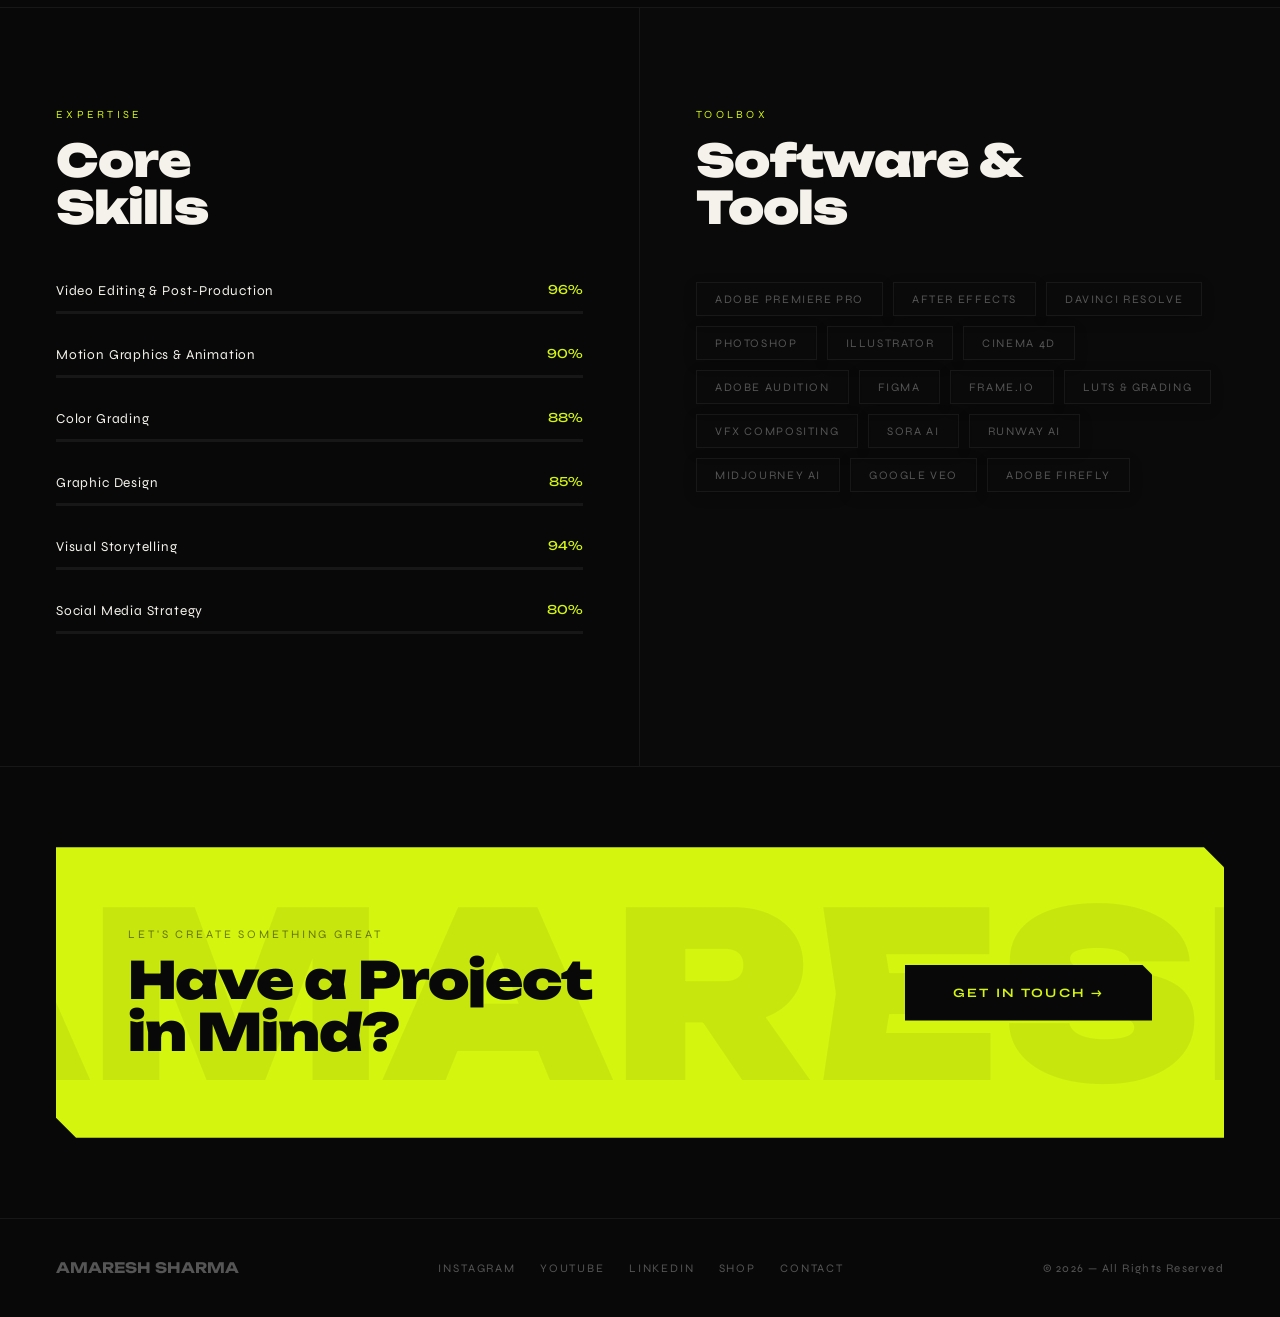
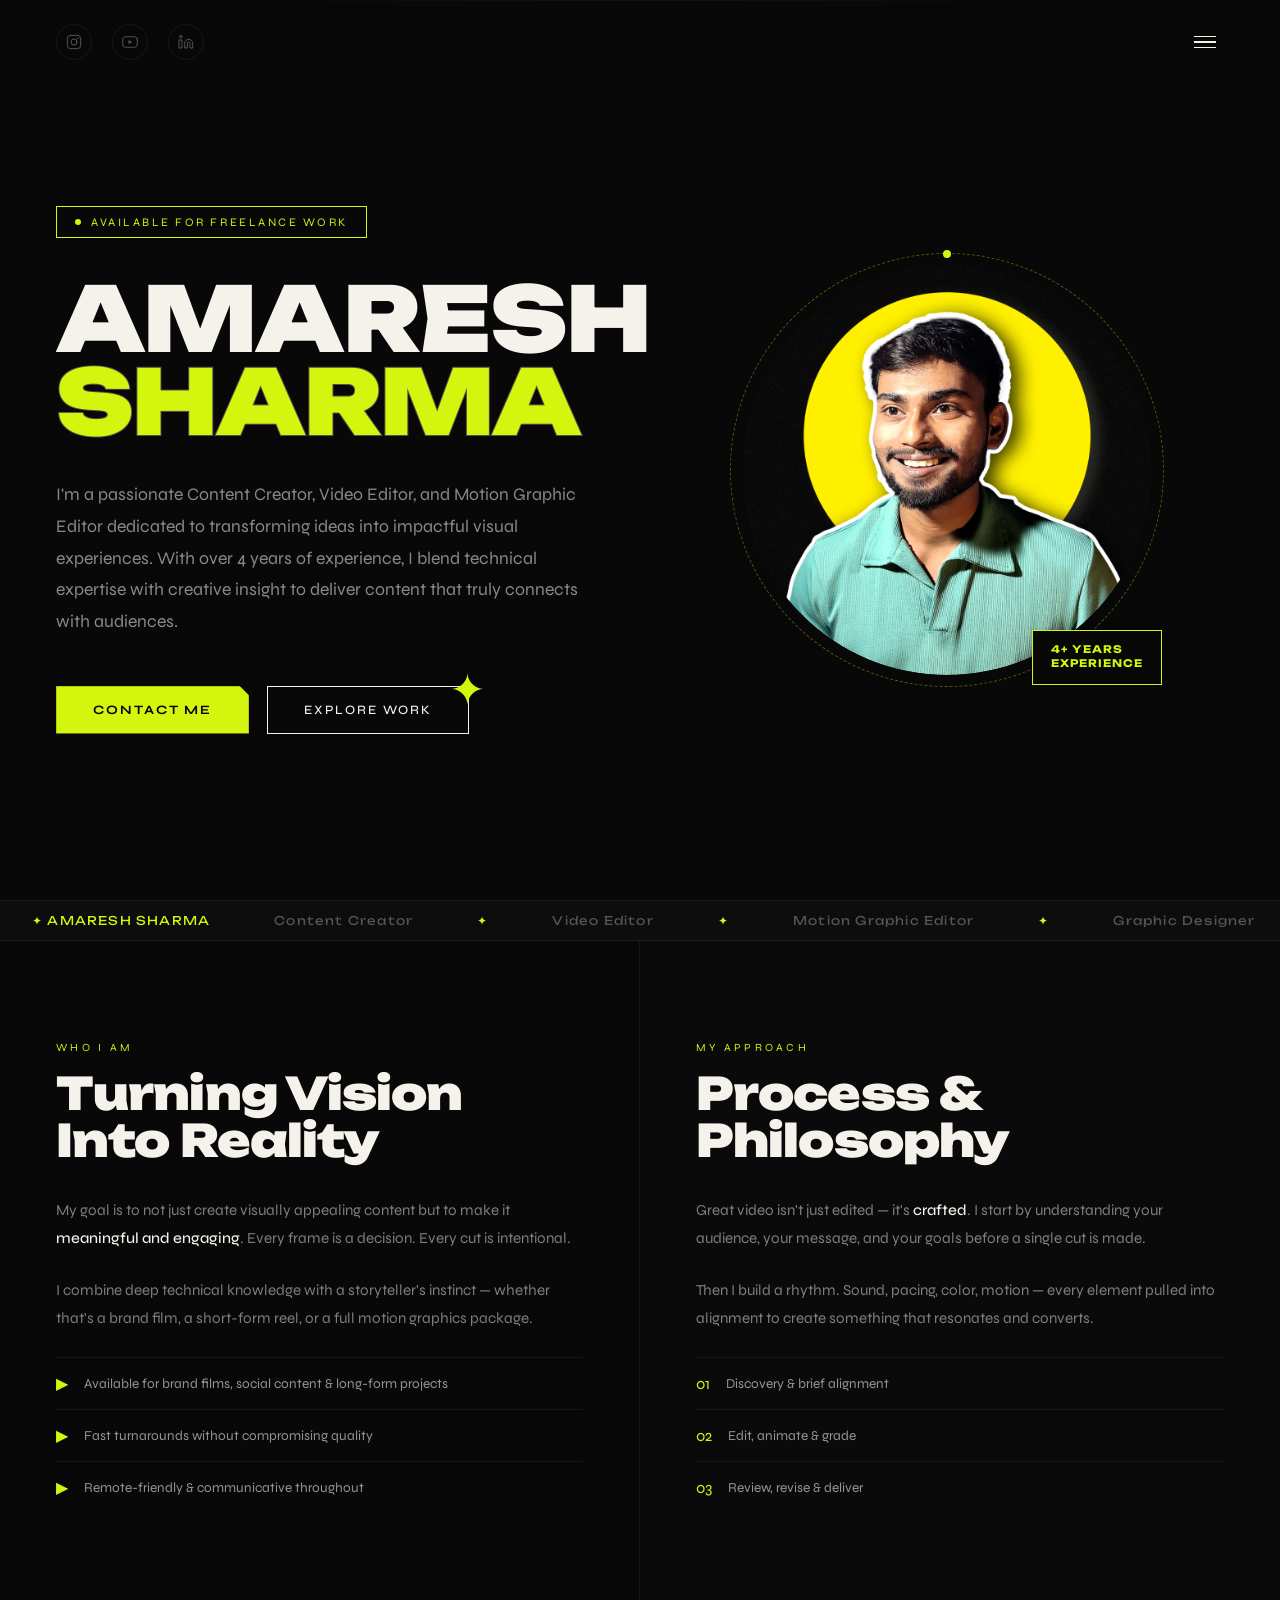
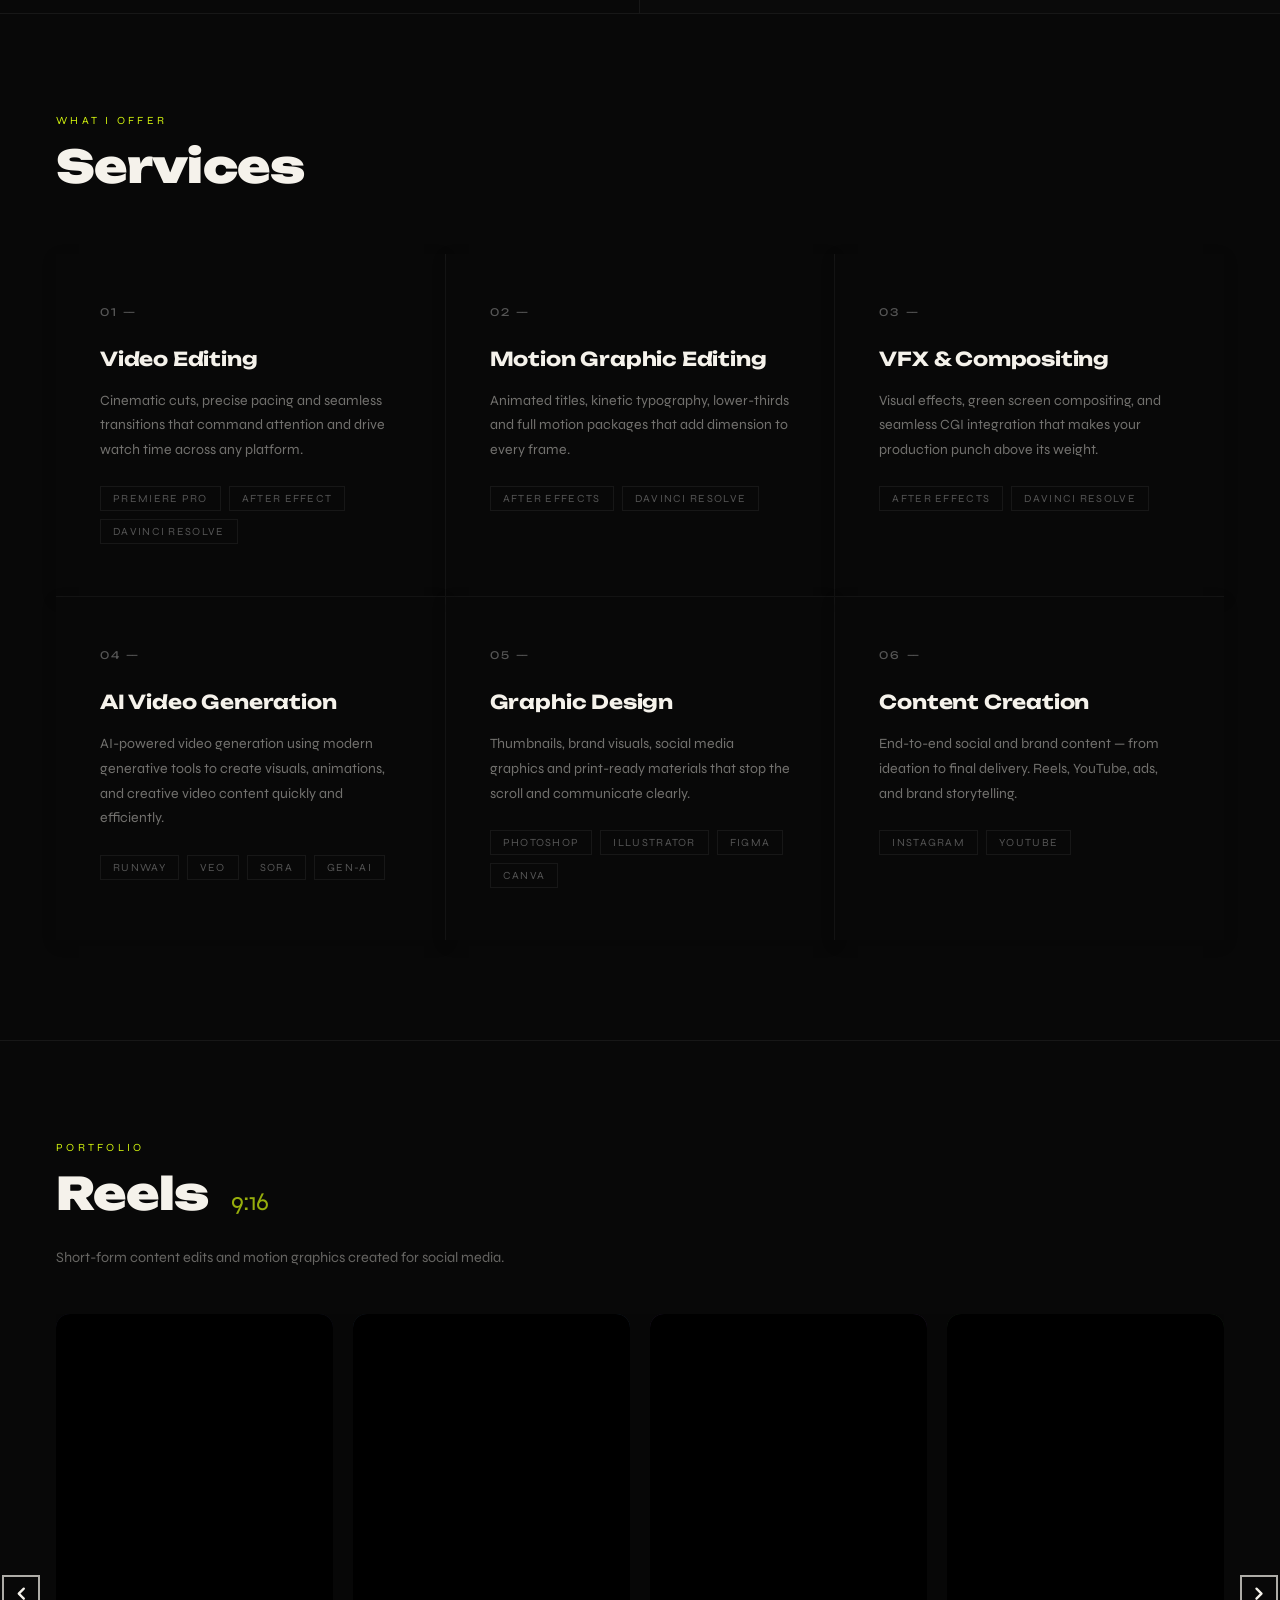
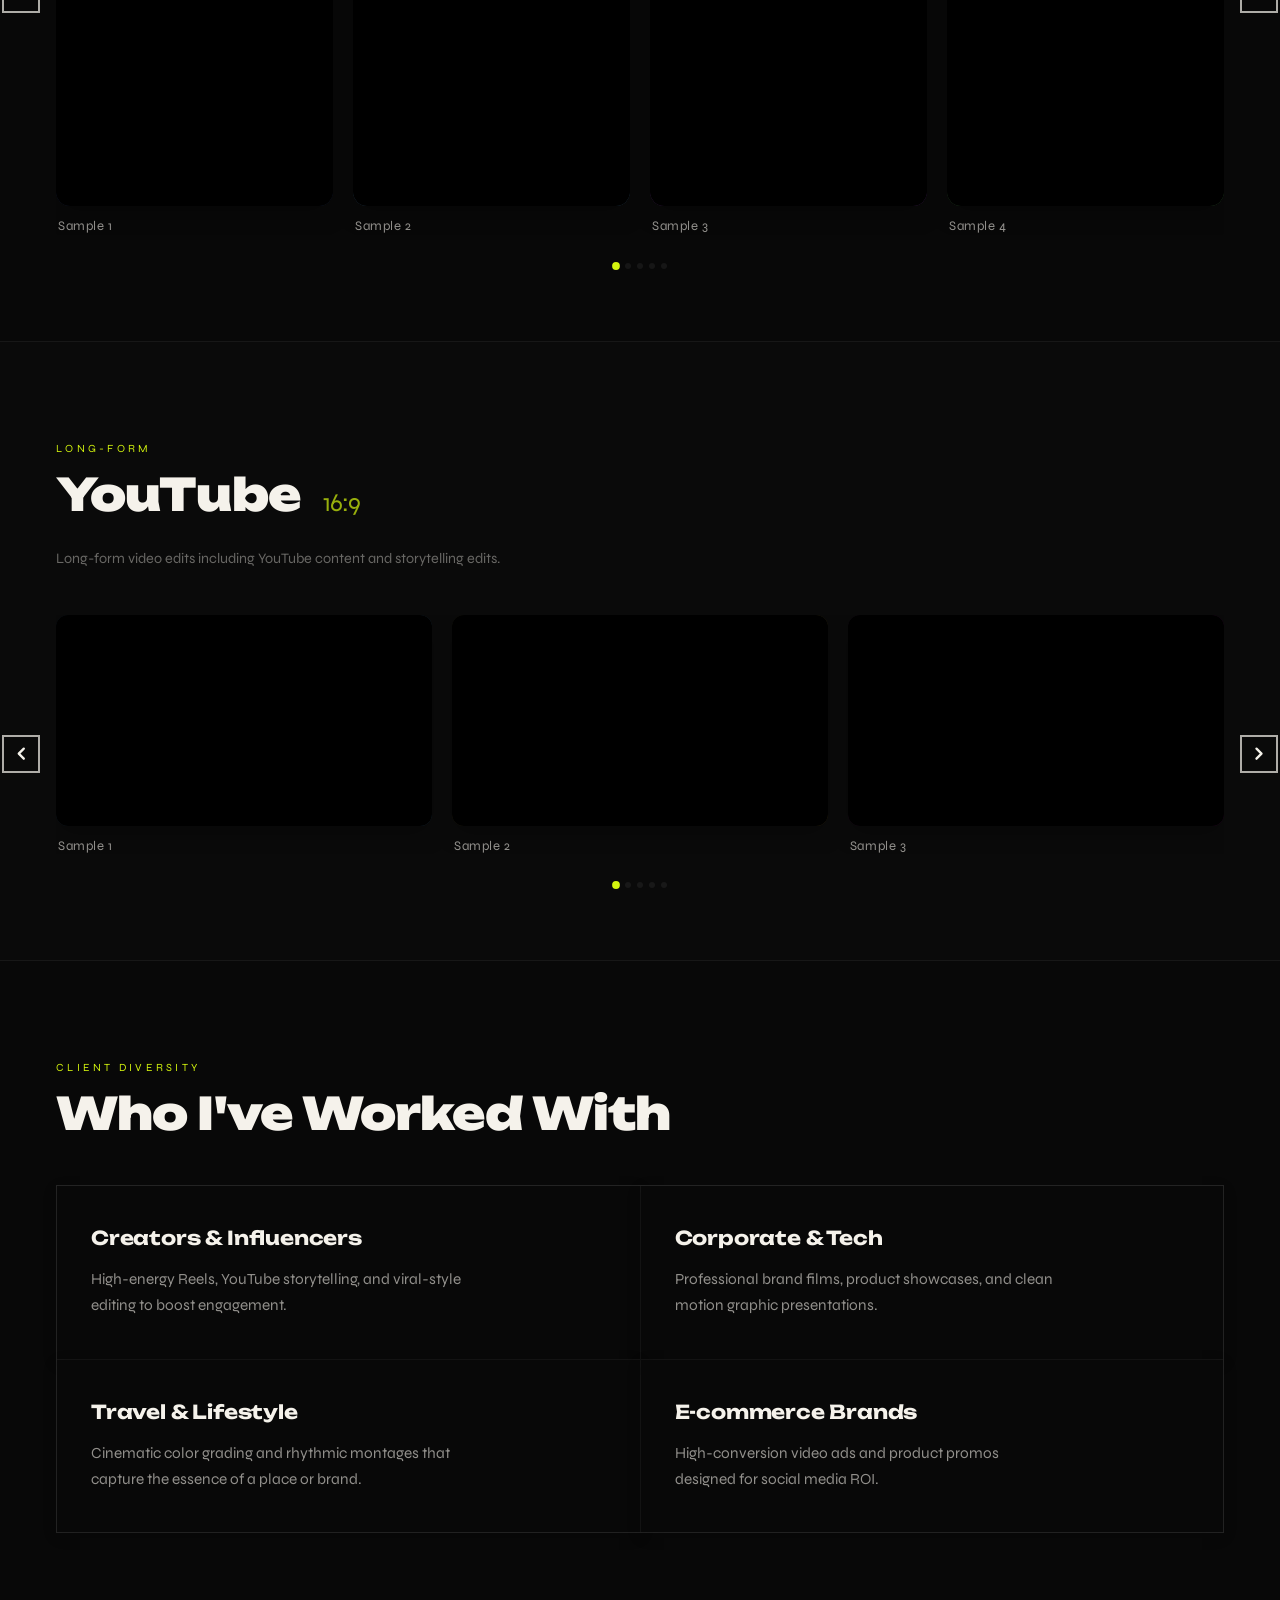
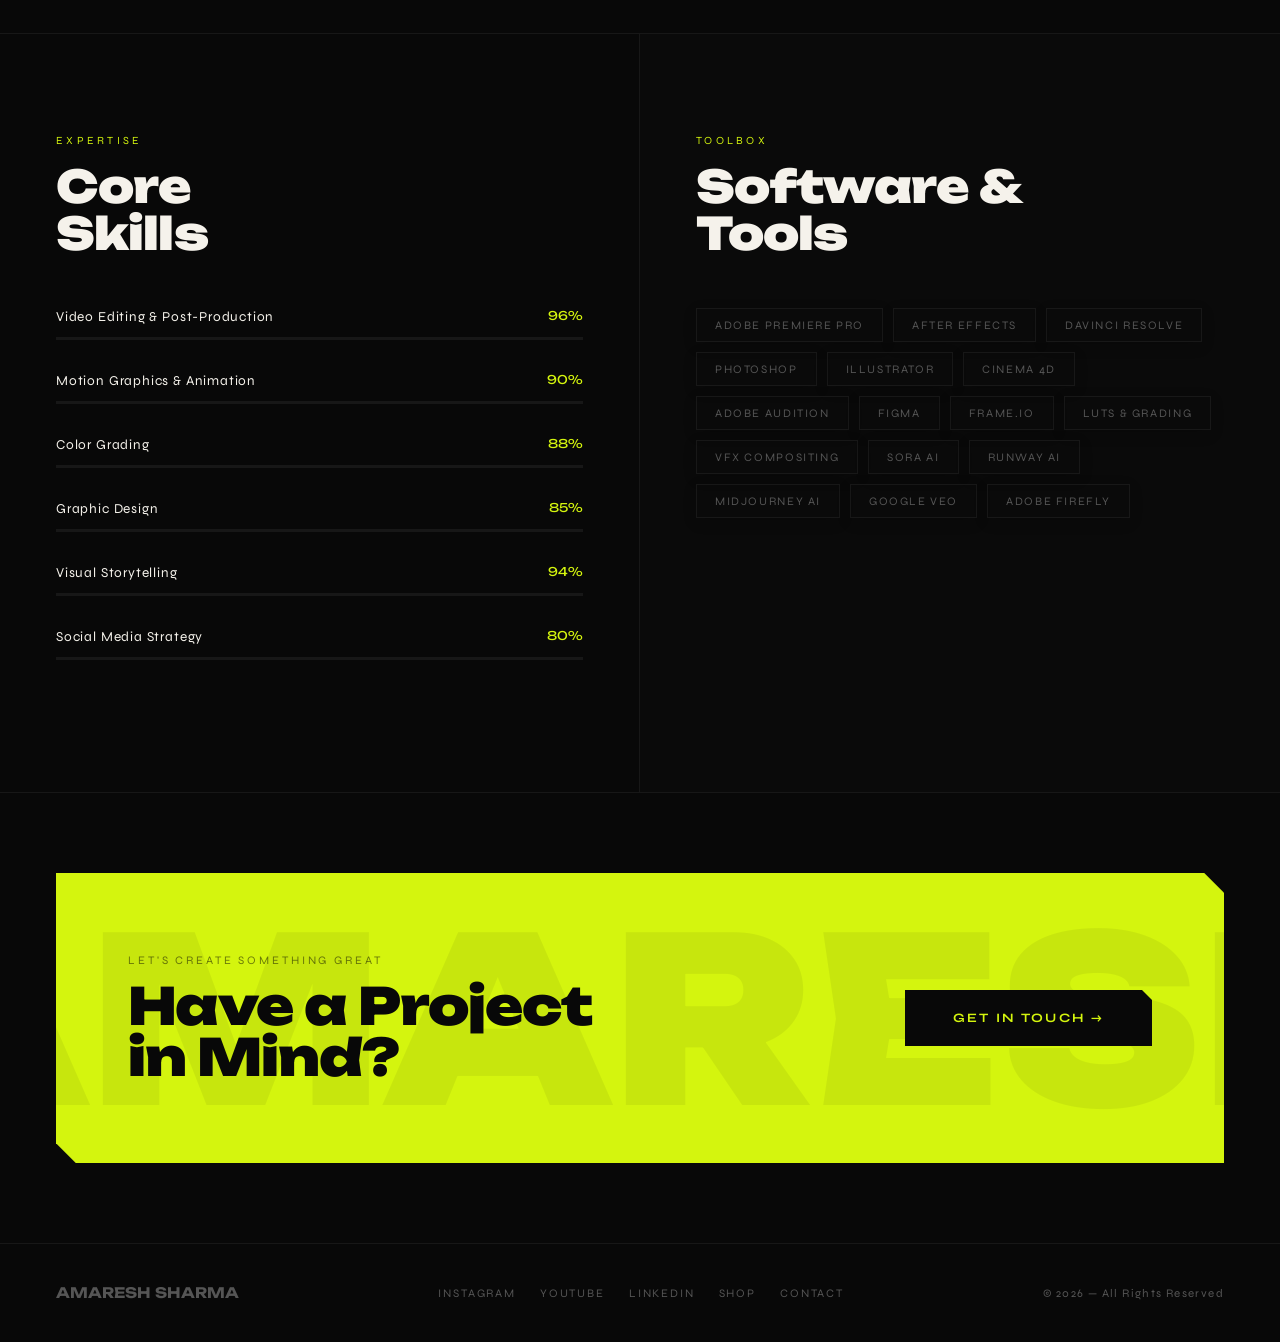
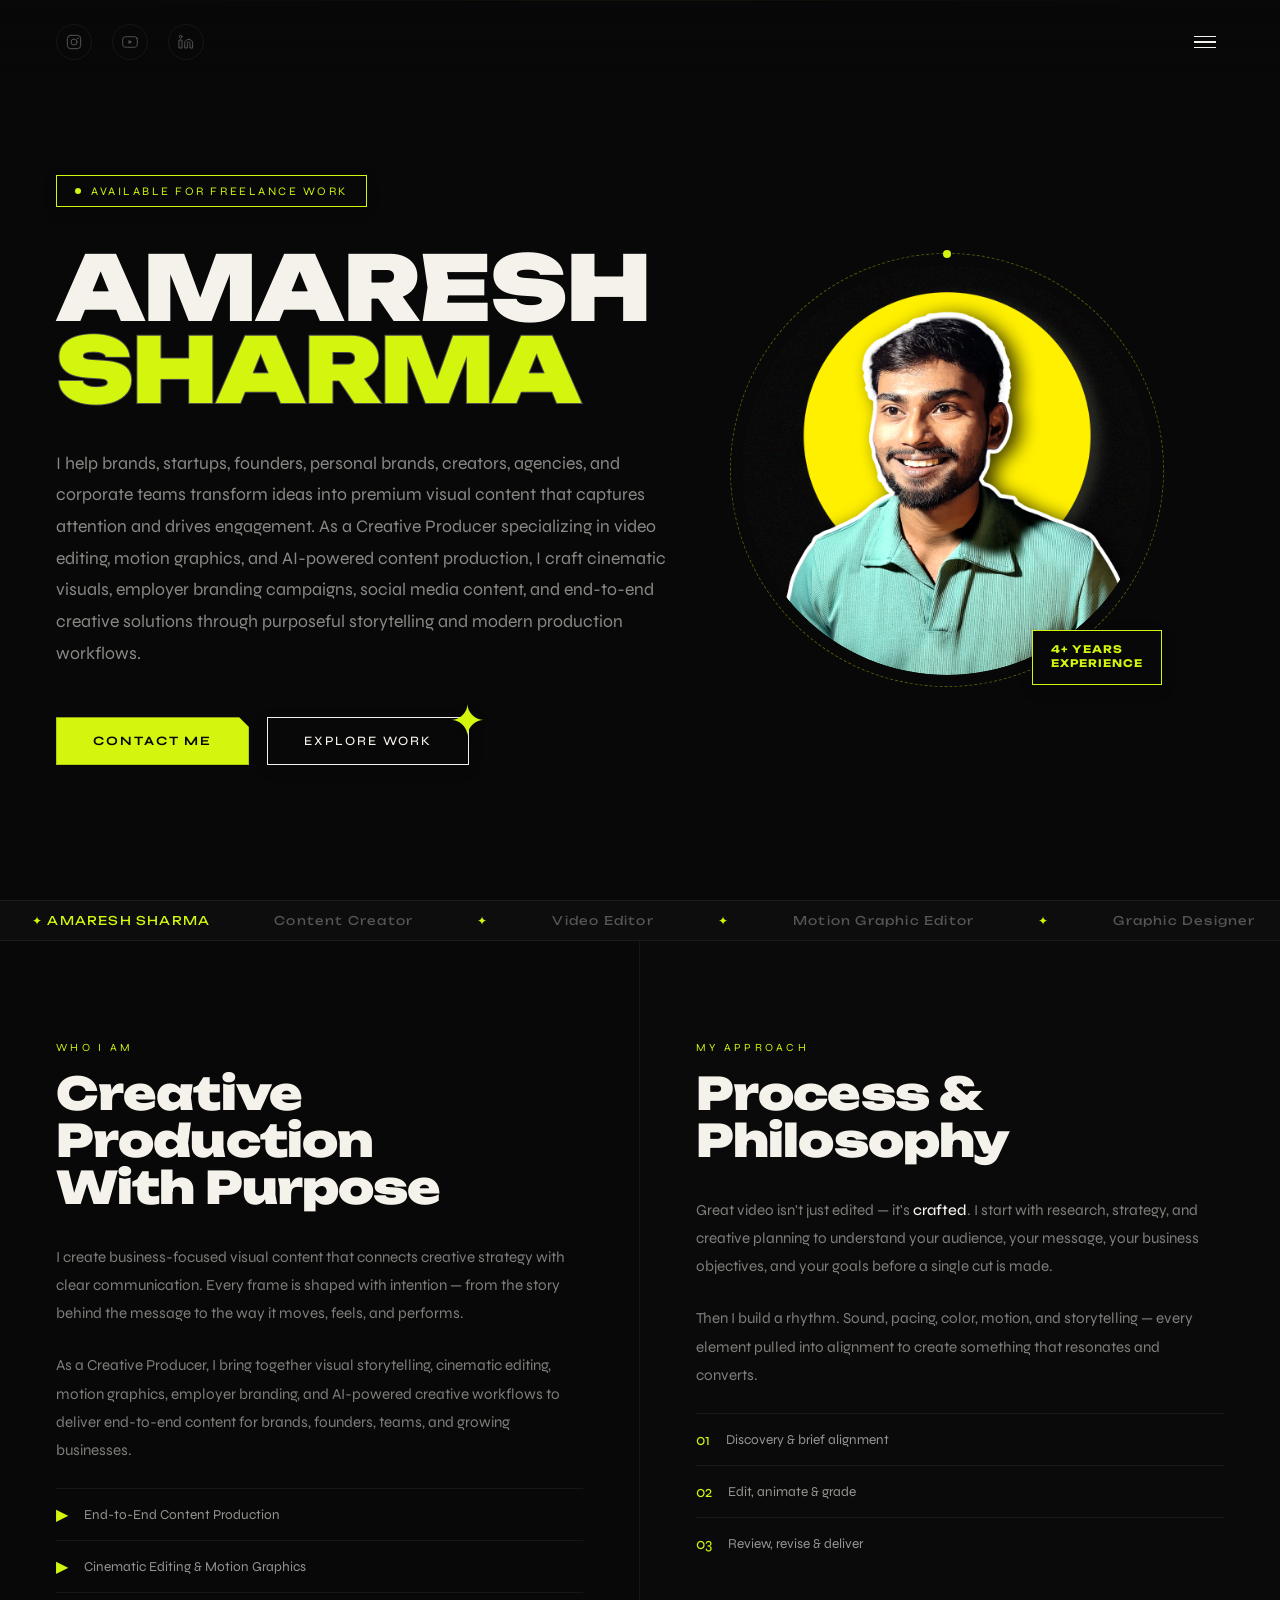
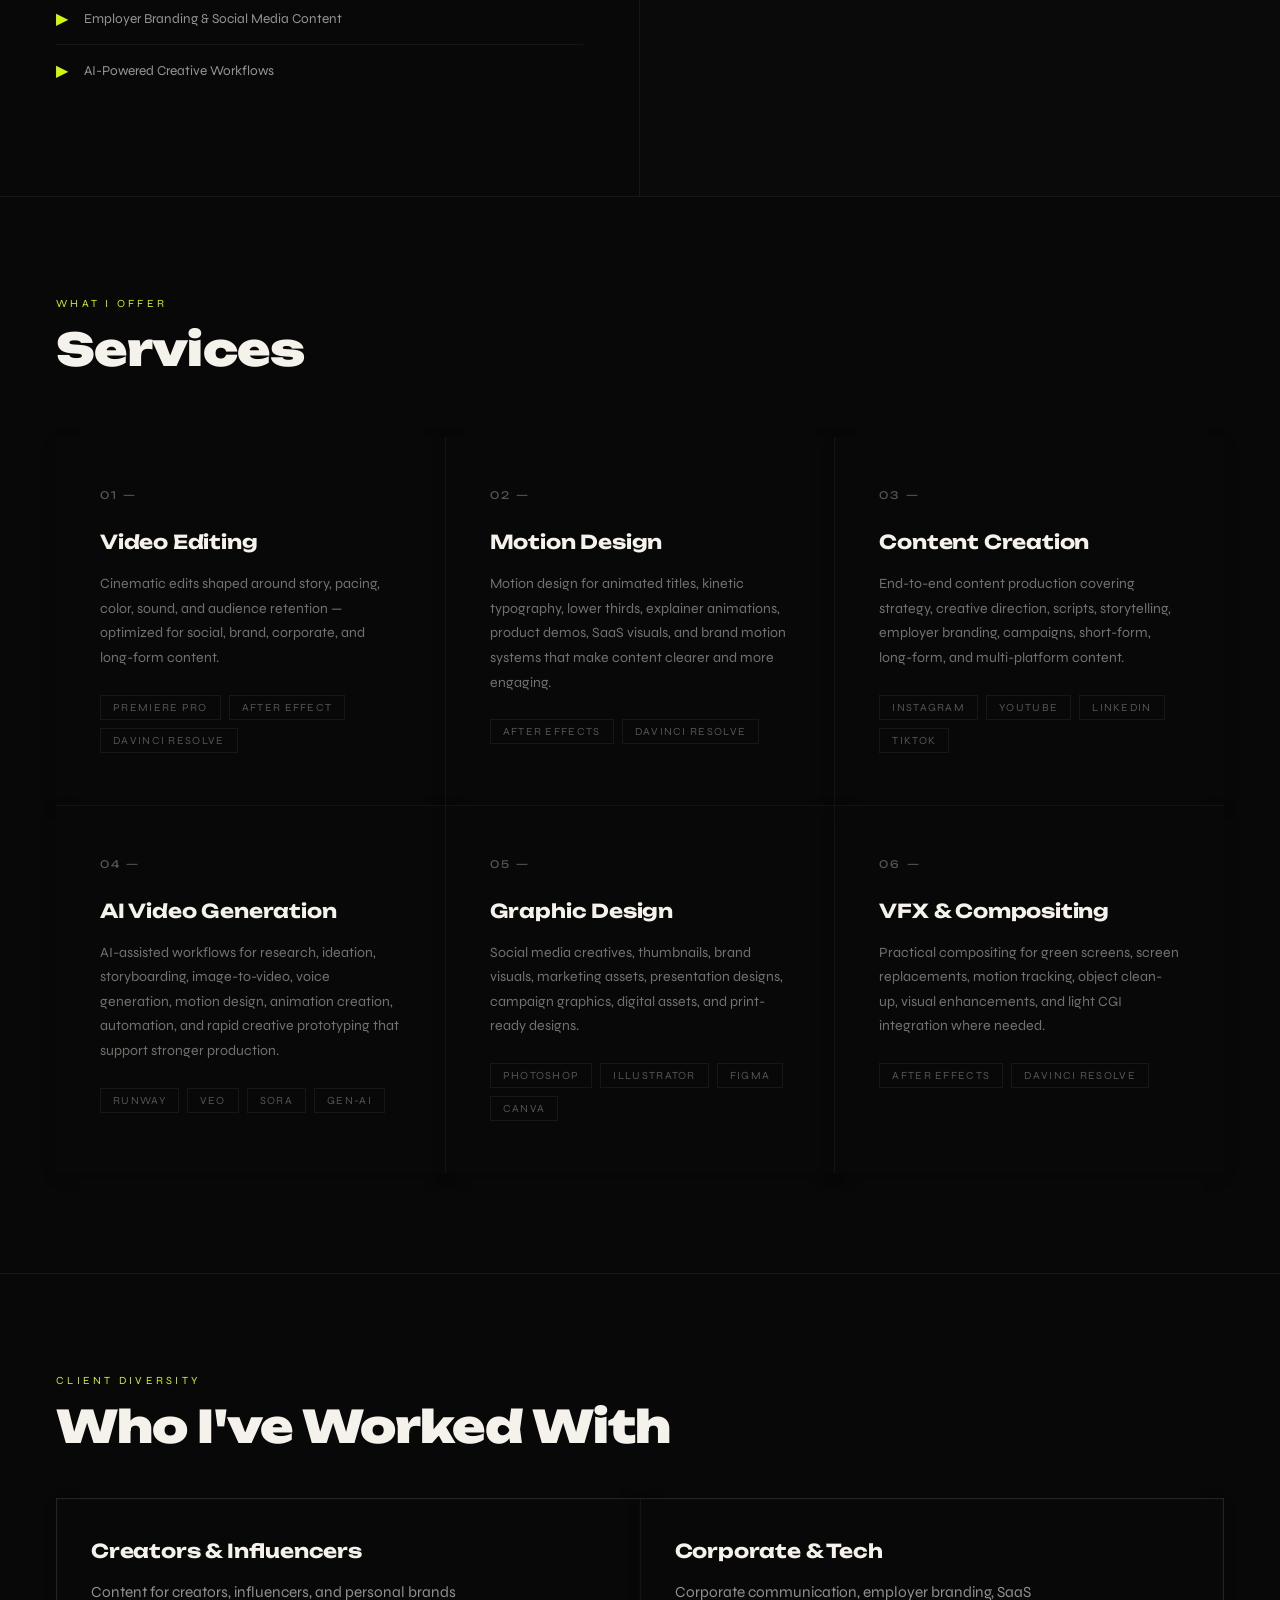
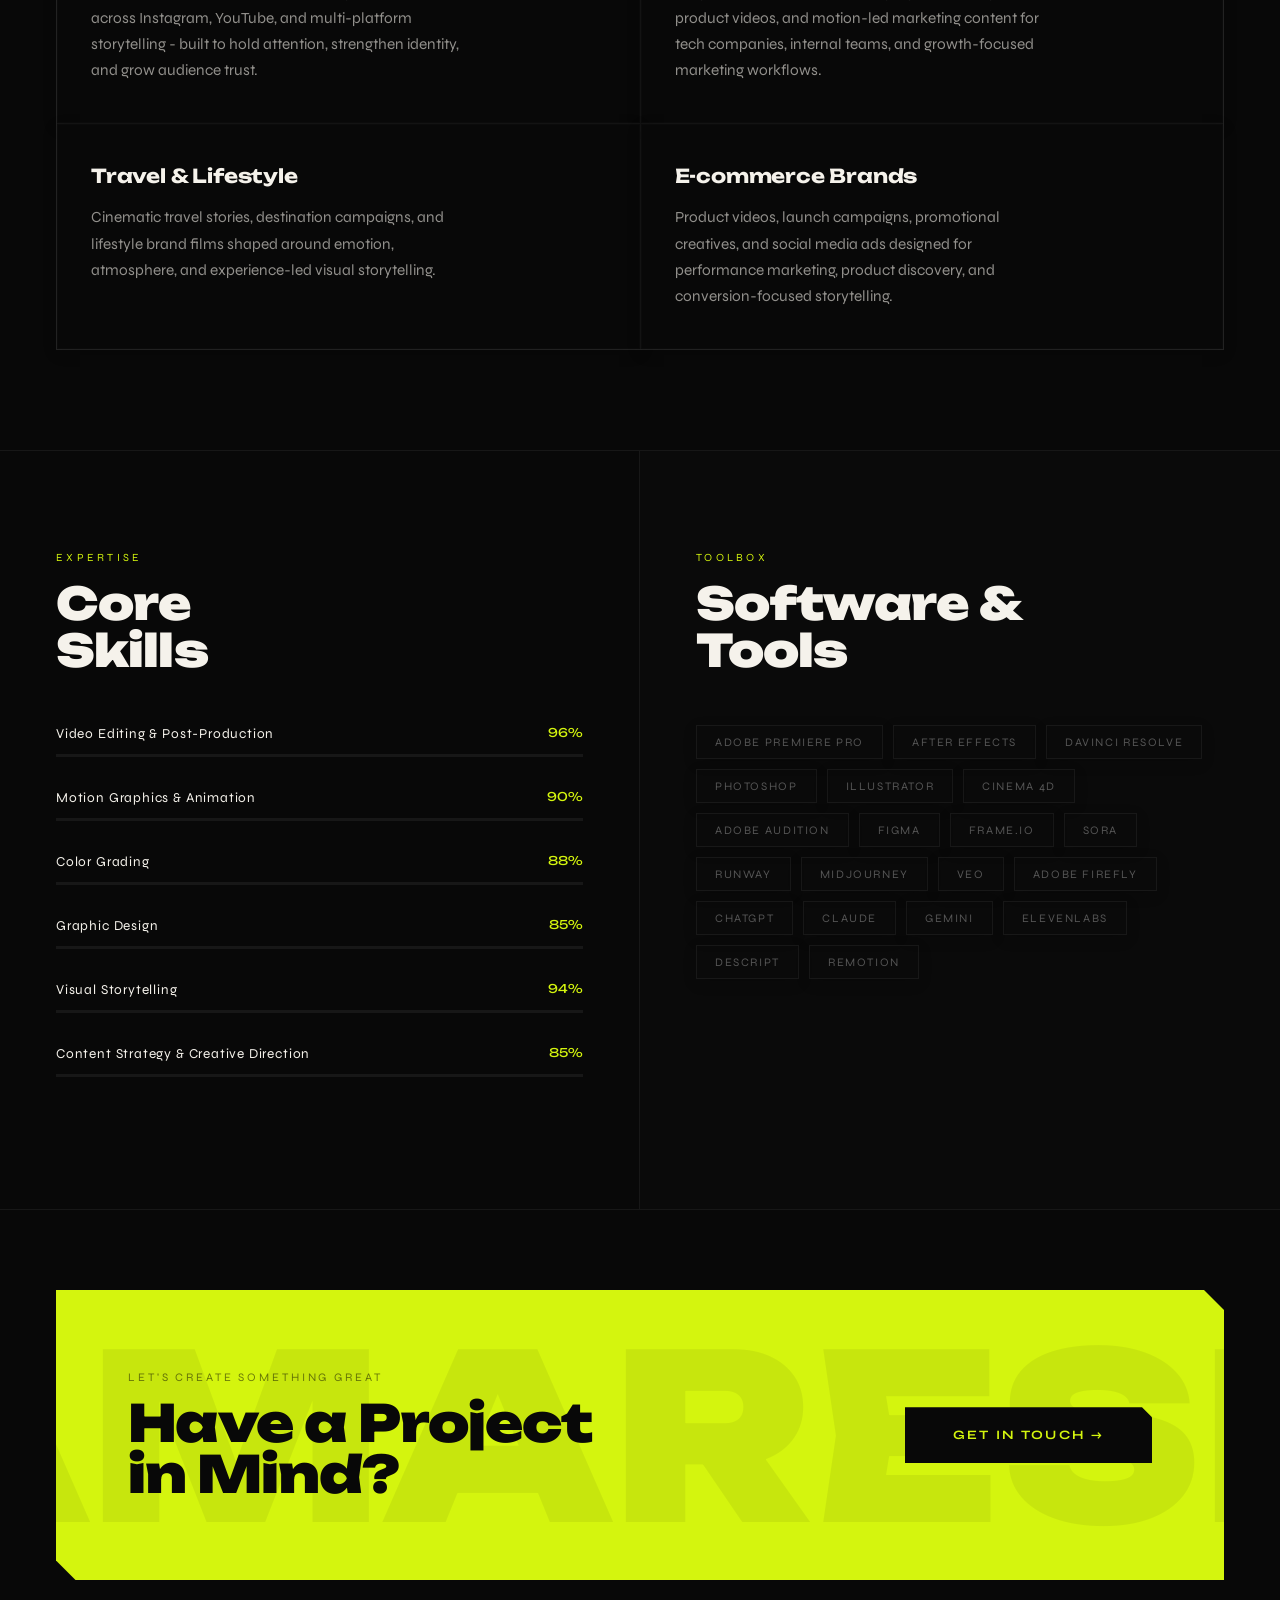
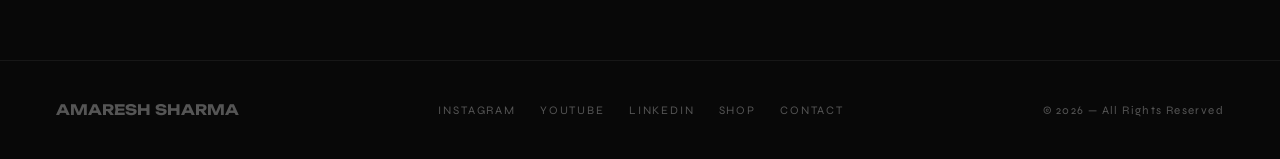
